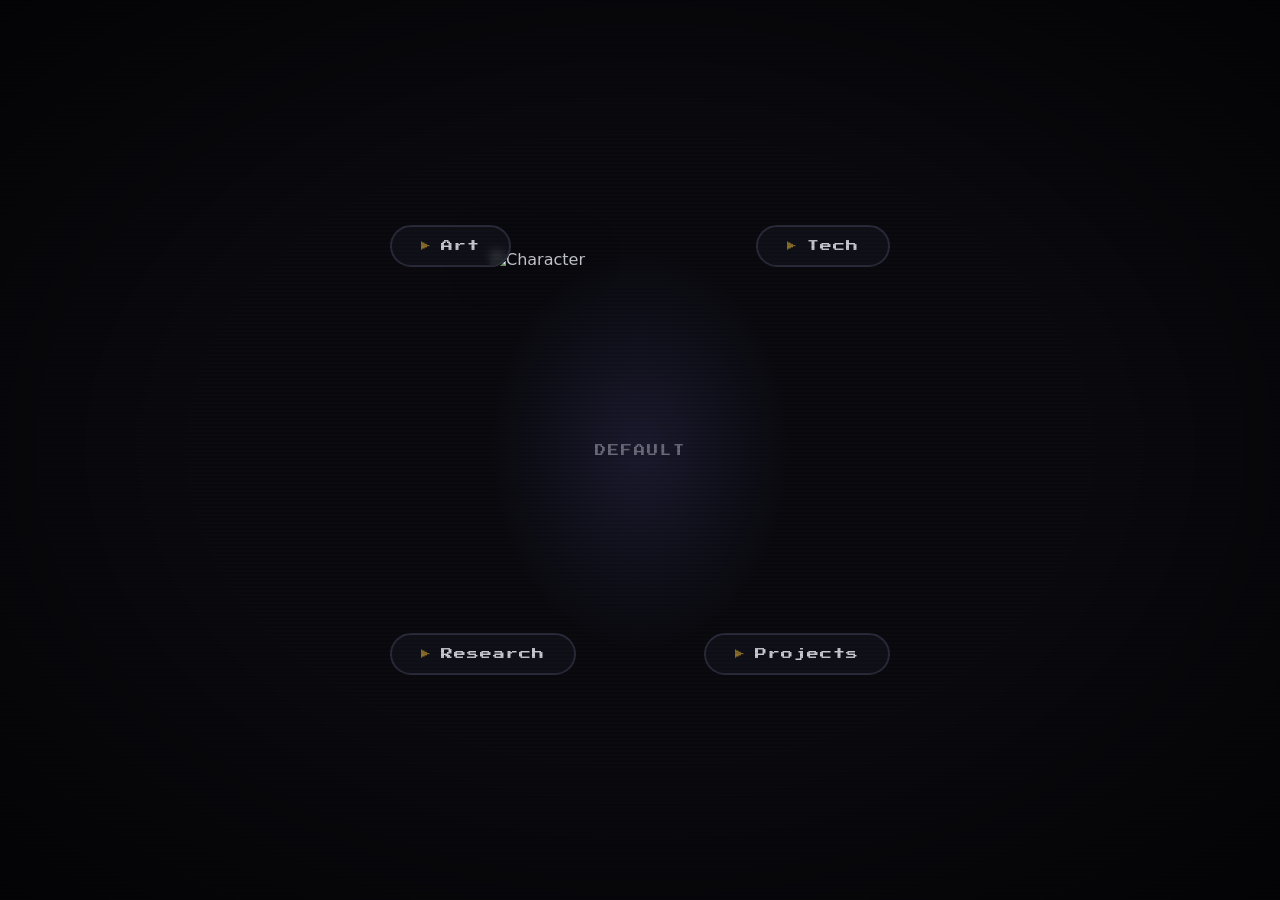
==== index.html @ 4c137f4f "Personal website" ====
<!DOCTYPE html>
<html lang="en">
<head>
  <meta charset="UTF-8">
  <meta name="viewport" content="width=device-width, initial-scale=1.0">
  <title>Portfolio</title>
  <link rel="preconnect" href="https://fonts.googleapis.com">
  <link rel="preconnect" href="https://fonts.gstatic.com" crossorigin>
  <link href="https://fonts.googleapis.com/css2?family=Press+Start+2P&display=swap" rel="stylesheet">
  <link rel="stylesheet" href="css/style.css">
</head>
<body>
  <div class="scanlines"></div>
  <div class="vignette"></div>

  <main class="game-container">
    <div class="character-area">
      <!-- Stacked character images for crossfade (no frame, raw PNG) -->
      <div class="character-images">
        <img src="images/character-default.png" alt="Character" class="character-img active" data-character="default">
        <img src="images/character-tech.png" alt="Tech Character" class="character-img" data-character="tech">
        <img src="images/character-art.png" alt="Art Character" class="character-img" data-character="art">
        <img src="images/character-research.png" alt="Research Character" class="character-img" data-character="research">
        <img src="images/character-projects.png" alt="Projects Character" class="character-img" data-character="projects">
        <!-- Fallback placeholders -->
        <div class="character-placeholder active" data-character="default">
          <span>DEFAULT</span>
        </div>
        <div class="character-placeholder" data-character="tech">
          <span>TECH</span>
        </div>
        <div class="character-placeholder" data-character="art">
          <span>ART</span>
        </div>
        <div class="character-placeholder" data-character="research">
          <span>RESEARCH</span>
        </div>
        <div class="character-placeholder" data-character="projects">
          <span>PROJECTS</span>
        </div>
      </div>

      <!-- Floating menu buttons positioned around the character -->
      <a href="pages/tech.html" class="menu-item" data-target="tech">
        <span class="menu-arrow">&#9654;</span>
        <span class="menu-label">Tech</span>
      </a>
      <a href="pages/art.html" class="menu-item" data-target="art">
        <span class="menu-arrow">&#9654;</span>
        <span class="menu-label">Art</span>
      </a>
      <a href="pages/research.html" class="menu-item" data-target="research">
        <span class="menu-arrow">&#9654;</span>
        <span class="menu-label">Research</span>
      </a>
      <a href="pages/projects.html" class="menu-item" data-target="projects">
        <span class="menu-arrow">&#9654;</span>
        <span class="menu-label">Projects</span>
      </a>
    </div>
  </main>

  <script src="js/main.js"></script>
</body>
</html>
---- css/style.css ----
/* ===== Reset & Base ===== */
*, *::before, *::after {
  margin: 0;
  padding: 0;
  box-sizing: border-box;
}

:root {
  --bg-dark: #0a0a0f;
  --bg-card: #12121a;
  --border-color: #2a2a3a;
  --gold: #d4a843;
  --gold-dim: #8a6d2b;
  --gold-glow: rgba(212, 168, 67, 0.4);
  --text: #c8c8d0;
  --text-dim: #6a6a7a;
  --font-rpg: 'Press Start 2P', monospace;
  --font-body: 'Segoe UI', system-ui, sans-serif;
  --transition-speed: 0.4s;
}

html, body {
  height: 100%;
  overflow: hidden;
  background: var(--bg-dark);
  color: var(--text);
  font-family: var(--font-body);
}

/* ===== Atmosphere Overlays ===== */
.scanlines {
  position: fixed;
  inset: 0;
  pointer-events: none;
  z-index: 100;
  background: repeating-linear-gradient(
    0deg,
    transparent,
    transparent 2px,
    rgba(0, 0, 0, 0.08) 2px,
    rgba(0, 0, 0, 0.08) 4px
  );
}

.vignette {
  position: fixed;
  inset: 0;
  pointer-events: none;
  z-index: 99;
  background: radial-gradient(
    ellipse at center,
    transparent 50%,
    rgba(0, 0, 0, 0.6) 100%
  );
}

/* ===== Main Layout ===== */
.game-container {
  display: flex;
  align-items: center;
  justify-content: center;
  height: 100vh;
}

/* ===== Character Area (contains character + floating buttons) ===== */
.character-area {
  position: relative;
  width: 500px;
  height: 500px;
  display: flex;
  align-items: center;
  justify-content: center;
}

/* ===== Character Images — no frame, raw PNG ===== */
.character-images {
  position: relative;
  width: 300px;
  height: 400px;
  /* No border, no background — the PNG IS the character */
}

.character-img,
.character-placeholder {
  position: absolute;
  inset: 0;
  width: 100%;
  height: 100%;
  object-fit: contain;
  opacity: 0;
  transition: opacity var(--transition-speed) ease;
}

.character-img.active,
.character-placeholder.active {
  opacity: 1;
}

.character-img {
  /* Drop shadow to make the PNG pop against the dark bg */
  filter: drop-shadow(0 0 20px rgba(0, 0, 0, 0.6));
  transition: opacity var(--transition-speed) ease, filter var(--transition-speed) ease;
}

/* Category glow on the character PNG itself */
.character-img.active.glow-tech {
  filter: drop-shadow(0 0 25px rgba(74, 158, 255, 0.4));
}
.character-img.active.glow-art {
  filter: drop-shadow(0 0 25px rgba(255, 107, 157, 0.4));
}
.character-img.active.glow-research {
  filter: drop-shadow(0 0 25px rgba(80, 200, 120, 0.4));
}
.character-img.active.glow-projects {
  filter: drop-shadow(0 0 25px rgba(255, 166, 74, 0.4));
}

/* Placeholder fallbacks (silhouette-style, shown when no images) */
.character-placeholder {
  display: flex;
  align-items: center;
  justify-content: center;
  font-family: var(--font-rpg);
  font-size: 0.7rem;
  color: var(--text-dim);
  letter-spacing: 2px;
  border-radius: 50%;
}

.character-placeholder[data-character="default"] {
  background: radial-gradient(ellipse, #1a1a2e 0%, transparent 70%);
}
.character-placeholder[data-character="tech"] {
  background: radial-gradient(ellipse, #0a1628 0%, transparent 70%);
}
.character-placeholder[data-character="art"] {
  background: radial-gradient(ellipse, #2a0a1a 0%, transparent 70%);
}
.character-placeholder[data-character="research"] {
  background: radial-gradient(ellipse, #0a2a1a 0%, transparent 70%);
}
.character-placeholder[data-character="projects"] {
  background: radial-gradient(ellipse, #2a1a0a 0%, transparent 70%);
}

/* ===== Float animation ===== */
@keyframes float {
  0%, 100% { transform: translateY(0); }
  50%      { transform: translateY(-8px); }
}

/* ===== Floating Menu Buttons ===== */
.menu-item {
  position: absolute;
  display: flex;
  align-items: center;
  gap: 0.6rem;
  padding: 0.8rem 1.8rem;
  border: 2px solid var(--border-color);
  border-radius: 50px;
  background: rgba(18, 18, 26, 0.85);
  backdrop-filter: blur(4px);
  text-decoration: none;
  color: var(--text);
  font-family: var(--font-rpg);
  font-size: 0.75rem;
  letter-spacing: 1px;
  cursor: pointer;
  white-space: nowrap;
  animation: float 3s ease-in-out infinite;
  transition:
    border-color var(--transition-speed),
    box-shadow var(--transition-speed),
    color var(--transition-speed);
  user-select: none;
  z-index: 10;
}

.menu-item:hover {
  animation-play-state: paused;
}

/* Position each button + stagger the animation */
.menu-item[data-target="tech"] {
  top: 5%;
  right: 0;
  animation-delay: 0s;
}

.menu-item[data-target="art"] {
  top: 5%;
  left: 0;
  animation-delay: -0.75s;
}

.menu-item[data-target="research"] {
  bottom: 5%;
  left: 0;
  animation-delay: -1.5s;
}

.menu-item[data-target="projects"] {
  bottom: 5%;
  right: 0;
  animation-delay: -2.25s;
}

.menu-arrow {
  font-size: 0.6rem;
  color: var(--gold-dim);
  transition: color var(--transition-speed), transform 0.2s;
}

.menu-item:hover .menu-arrow {
  color: var(--gold);
  transform: translateX(3px);
}

/* Per-category hover colors */
.menu-item[data-target="tech"]:hover {
  border-color: #4a9eff;
  color: #4a9eff;
  box-shadow: 0 0 15px rgba(74, 158, 255, 0.25), inset 0 0 15px rgba(74, 158, 255, 0.05);
}

.menu-item[data-target="art"]:hover {
  border-color: #ff6b9d;
  color: #ff6b9d;
  box-shadow: 0 0 15px rgba(255, 107, 157, 0.25), inset 0 0 15px rgba(255, 107, 157, 0.05);
}

.menu-item[data-target="research"]:hover {
  border-color: #50c878;
  color: #50c878;
  box-shadow: 0 0 15px rgba(80, 200, 120, 0.25), inset 0 0 15px rgba(80, 200, 120, 0.05);
}

.menu-item[data-target="projects"]:hover {
  border-color: #ffa64a;
  color: #ffa64a;
  box-shadow: 0 0 15px rgba(255, 166, 74, 0.25), inset 0 0 15px rgba(255, 166, 74, 0.05);
}

.menu-item:active {
  transform: scale(0.95);
}

/* ===== Category Pages ===== */
.page-container {
  min-height: 100vh;
  padding: 2rem;
  display: flex;
  flex-direction: column;
  align-items: center;
}

.page-header {
  width: 100%;
  max-width: 800px;
  display: flex;
  align-items: center;
  gap: 1.5rem;
  margin-bottom: 3rem;
  padding-bottom: 1.5rem;
  border-bottom: 2px solid var(--border-color);
}

.back-btn {
  display: flex;
  align-items: center;
  gap: 0.5rem;
  padding: 0.5rem 1rem;
  border: 2px solid var(--border-color);
  border-radius: 4px;
  background: var(--bg-card);
  color: var(--text);
  font-family: var(--font-rpg);
  font-size: 0.6rem;
  text-decoration: none;
  transition: border-color 0.3s, color 0.3s, box-shadow 0.3s;
}

.back-btn:hover {
  border-color: var(--gold);
  color: var(--gold);
  box-shadow: 0 0 10px var(--gold-glow);
}

.page-title {
  font-family: var(--font-rpg);
  font-size: 1.2rem;
  letter-spacing: 2px;
}

.page-title.tech { color: #4a9eff; }
.page-title.art { color: #ff6b9d; }
.page-title.research { color: #50c878; }
.page-title.projects { color: #ffa64a; }

.page-content {
  width: 100%;
  max-width: 800px;
}

.content-section {
  border: 2px solid var(--border-color);
  border-radius: 4px;
  background: var(--bg-card);
  padding: 2rem;
  margin-bottom: 1.5rem;
}

.content-section h2 {
  font-family: var(--font-rpg);
  font-size: 0.7rem;
  color: var(--gold);
  margin-bottom: 1rem;
  letter-spacing: 1px;
}

.content-section p {
  line-height: 1.8;
  color: var(--text-dim);
}

/* ===== Responsive ===== */
@media (max-width: 600px) {
  .character-area {
    width: 320px;
    height: 420px;
  }

  .character-images {
    width: 180px;
    height: 260px;
  }

  .menu-item {
    font-size: 0.55rem;
    padding: 0.6rem 0.9rem;
  }

  .page-title {
    font-size: 0.85rem;
  }

  .page-header {
    flex-direction: column;
    align-items: flex-start;
    gap: 1rem;
  }
}

/* ===== Scrollbar (for category pages) ===== */
.page-container {
  overflow-y: auto;
}

body:has(.page-container) {
  overflow: auto;
}
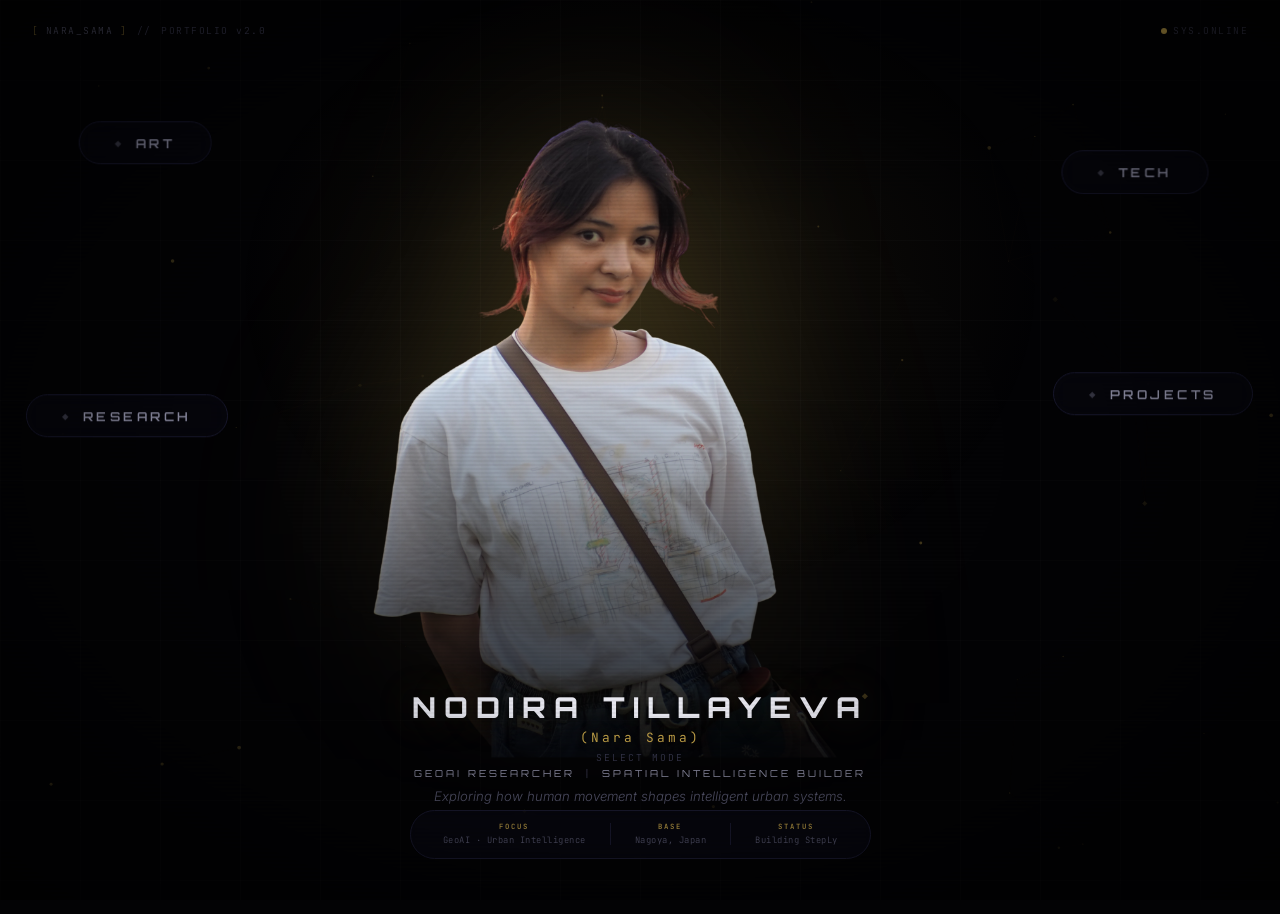
==== commit 2f5a496a: "Update on characters" ====
--- a/index.html
+++ b/index.html
@@ -3,62 +3,99 @@
 <head>
   <meta charset="UTF-8">
   <meta name="viewport" content="width=device-width, initial-scale=1.0">
-  <title>Portfolio</title>
+  <title>Nodira Tillayeva — Nara Sama</title>
+  <meta name="description" content="GeoAI Researcher | Spatial Intelligence Builder | Exploring how human movement shapes intelligent urban systems.">
   <link rel="preconnect" href="https://fonts.googleapis.com">
   <link rel="preconnect" href="https://fonts.gstatic.com" crossorigin>
-  <link href="https://fonts.googleapis.com/css2?family=Press+Start+2P&display=swap" rel="stylesheet">
+  <link href="https://fonts.googleapis.com/css2?family=Inter:wght@300;400;500;600&family=JetBrains+Mono:wght@300;400;500&family=Orbitron:wght@400;500;600;700;800;900&display=swap" rel="stylesheet">
   <link rel="stylesheet" href="css/style.css">
 </head>
-<body>
+<body data-mode="default">
+
+  <!-- Atmospheric Layers -->
+  <canvas id="particle-canvas"></canvas>
+  <div class="grid-bg"></div>
   <div class="scanlines"></div>
   <div class="vignette"></div>
 
-  <main class="game-container">
-    <div class="character-area">
-      <!-- Stacked character images for crossfade (no frame, raw PNG) -->
-      <div class="character-images">
-        <img src="images/character-default.png" alt="Character" class="character-img active" data-character="default">
-        <img src="images/character-tech.png" alt="Tech Character" class="character-img" data-character="tech">
-        <img src="images/character-art.png" alt="Art Character" class="character-img" data-character="art">
-        <img src="images/character-research.png" alt="Research Character" class="character-img" data-character="research">
-        <img src="images/character-projects.png" alt="Projects Character" class="character-img" data-character="projects">
-        <!-- Fallback placeholders -->
-        <div class="character-placeholder active" data-character="default">
-          <span>DEFAULT</span>
-        </div>
-        <div class="character-placeholder" data-character="tech">
-          <span>TECH</span>
-        </div>
-        <div class="character-placeholder" data-character="art">
-          <span>ART</span>
-        </div>
-        <div class="character-placeholder" data-character="research">
-          <span>RESEARCH</span>
-        </div>
-        <div class="character-placeholder" data-character="projects">
-          <span>PROJECTS</span>
-        </div>
+  <!-- HUD Corners -->
+  <div class="hud hud-tl">
+    <span class="hud-bracket">[</span>
+    <span class="hud-text">NARA_SAMA</span>
+    <span class="hud-bracket">]</span>
+    <span class="hud-separator">//</span>
+    <span class="hud-text dim">PORTFOLIO v2.0</span>
+  </div>
+  <div class="hud hud-tr">
+    <span class="hud-dot pulse"></span>
+    <span class="hud-text dim">SYS.ONLINE</span>
+  </div>
+
+  <!-- Main Hub -->
+  <main class="hub">
+
+    <!-- Hero Character + Orbital Buttons -->
+    <div class="hero">
+      <img src="images/real.png" class="character-img character-real" alt="Nodira Tillayeva">
+      <img src="images/cienna.png" class="character-img character-art" alt="Nara Sama">
+
+      <!-- Navigation Nodes — orbiting the character -->
+      <a href="pages/art.html" class="nav-node" data-mode="art" data-pos="top-left">
+        <span class="node-icon">&#9670;</span>
+        <span class="node-label">Art</span>
+      </a>
+      <a href="pages/tech.html" class="nav-node" data-mode="tech" data-pos="top-right">
+        <span class="node-icon">&#9670;</span>
+        <span class="node-label">Tech</span>
+      </a>
+      <a href="pages/research.html" class="nav-node" data-mode="research" data-pos="bottom-left">
+        <span class="node-icon">&#9670;</span>
+        <span class="node-label">Research</span>
+      </a>
+      <a href="pages/projects.html" class="nav-node" data-mode="projects" data-pos="bottom-right">
+        <span class="node-icon">&#9670;</span>
+        <span class="node-label">Projects</span>
+      </a>
+
+      <div class="hero-text">
+        <h1 class="identity-name">NODIRA TILLAYEVA</h1>
+        <p class="identity-alias">(Nara Sama)</p>
       </div>
+    </div>
 
-      <!-- Floating menu buttons positioned around the character -->
-      <a href="pages/tech.html" class="menu-item" data-target="tech">
-        <span class="menu-arrow">&#9654;</span>
-        <span class="menu-label">Tech</span>
-      </a>
-      <a href="pages/art.html" class="menu-item" data-target="art">
-        <span class="menu-arrow">&#9654;</span>
-        <span class="menu-label">Art</span>
-      </a>
-      <a href="pages/research.html" class="menu-item" data-target="research">
-        <span class="menu-arrow">&#9654;</span>
-        <span class="menu-label">Research</span>
-      </a>
-      <a href="pages/projects.html" class="menu-item" data-target="projects">
-        <span class="menu-arrow">&#9654;</span>
-        <span class="menu-label">Projects</span>
-      </a>
+    <!-- Mode Indicator -->
+    <div class="mode-indicator">
+      <span id="mode-text">SELECT MODE</span>
     </div>
+
+    <!-- Bottom Identity -->
+    <div class="identity-bottom">
+      <p class="identity-role">GeoAI Researcher <span class="separator">|</span> Spatial Intelligence Builder</p>
+      <p class="identity-tagline">Exploring how human movement shapes intelligent urban systems.</p>
+    </div>
+
+    <!-- HUD Stats Bar -->
+    <div class="hud-stats">
+      <div class="stat-item">
+        <span class="stat-label">Focus</span>
+        <span class="stat-value">GeoAI &middot; Urban Intelligence</span>
+      </div>
+      <div class="stat-divider"></div>
+      <div class="stat-item">
+        <span class="stat-label">Base</span>
+        <span class="stat-value">Nagoya, Japan</span>
+      </div>
+      <div class="stat-divider"></div>
+      <div class="stat-item">
+        <span class="stat-label">Status</span>
+        <span class="stat-value">Building StepLy</span>
+      </div>
+    </div>
+
   </main>
+
+  <!-- Transition Overlay -->
+  <div class="transition-warp" id="transition-warp"></div>
 
   <script src="js/main.js"></script>
 </body>
--- a/css/style.css
+++ b/css/style.css
@@ -1,4 +1,10 @@
-/* ===== Reset & Base ===== */
+/* ═══════════════════════════════════════════════════════════════
+   NARA SAMA — Portfolio Design System
+   Game-Style Interactive Portfolio
+   ═══════════════════════════════════════════════════════════════ */
+
+/* ─── Reset & Custom Properties ─── */
+
 *, *::before, *::after {
   margin: 0;
   padding: 0;
@@ -6,357 +12,1277 @@
 }
 
 :root {
-  --bg-dark: #0a0a0f;
-  --bg-card: #12121a;
-  --border-color: #2a2a3a;
-  --gold: #d4a843;
-  --gold-dim: #8a6d2b;
-  --gold-glow: rgba(212, 168, 67, 0.4);
-  --text: #c8c8d0;
-  --text-dim: #6a6a7a;
-  --font-rpg: 'Press Start 2P', monospace;
-  --font-body: 'Segoe UI', system-ui, sans-serif;
-  --transition-speed: 0.4s;
-}
+  /* Base Palette */
+  --bg-void: #030305;
+  --bg-primary: #060610;
+  --bg-secondary: #0c0c1a;
+  --bg-card: #0f0f1e;
+  --bg-card-hover: #14142a;
+  --border: #1a1a30;
+  --border-hover: #2a2a48;
+
+  /* Text */
+  --text-primary: #e8e8f0;
+  --text-secondary: #9898b0;
+  --text-dim: #5a5a72;
+  --text-ghost: #3a3a50;
+
+  /* Default Accent (Gold) */
+  --accent: #c9a84c;
+  --accent-rgb: 201, 168, 76;
+
+  /* Mode Colors */
+  --color-research: #00d4ff;
+  --color-research-rgb: 0, 212, 255;
+  --color-tech: #00ff88;
+  --color-tech-rgb: 0, 255, 136;
+  --color-projects: #ff8c00;
+  --color-projects-rgb: 255, 140, 0;
+  --color-art: #c084fc;
+  --color-art-rgb: 192, 132, 252;
+
+  /* Typography */
+  --font-display: 'Orbitron', sans-serif;
+  --font-body: 'Inter', system-ui, -apple-system, sans-serif;
+  --font-mono: 'JetBrains Mono', 'Consolas', 'Courier New', monospace;
+
+  /* Animation */
+  --ease-out-expo: cubic-bezier(0.16, 1, 0.3, 1);
+  --ease-in-out: cubic-bezier(0.4, 0, 0.2, 1);
+  --transition-fast: 0.2s;
+  --transition-normal: 0.4s;
+  --transition-slow: 0.8s;
+}
+
+/* Mode accent overrides */
+body[data-mode="research"] {
+  --accent: var(--color-research);
+  --accent-rgb: var(--color-research-rgb);
+}
+
+body[data-mode="tech"] {
+  --accent: var(--color-tech);
+  --accent-rgb: var(--color-tech-rgb);
+}
+
+body[data-mode="projects"] {
+  --accent: var(--color-projects);
+  --accent-rgb: var(--color-projects-rgb);
+}
+
+body[data-mode="art"] {
+  --accent: var(--color-art);
+  --accent-rgb: var(--color-art-rgb);
+}
+
+/* ─── Base Styles ─── */
 
 html, body {
   height: 100%;
   overflow: hidden;
-  background: var(--bg-dark);
-  color: var(--text);
+  background: var(--bg-void);
+  color: var(--text-primary);
   font-family: var(--font-body);
-}
-
-/* ===== Atmosphere Overlays ===== */
+  -webkit-font-smoothing: antialiased;
+  -moz-osx-font-smoothing: grayscale;
+}
+
+a {
+  color: inherit;
+  text-decoration: none;
+}
+
+/* ─── Atmospheric Layers ─── */
+
+#particle-canvas {
+  position: fixed;
+  inset: 0;
+  z-index: 0;
+  pointer-events: none;
+}
+
+.grid-bg {
+  position: fixed;
+  inset: 0;
+  z-index: 1;
+  pointer-events: none;
+  background-image:
+    linear-gradient(rgba(255, 255, 255, 0.015) 1px, transparent 1px),
+    linear-gradient(90deg, rgba(255, 255, 255, 0.015) 1px, transparent 1px);
+  background-size: 80px 80px;
+  transition: opacity var(--transition-slow);
+}
+
 .scanlines {
   position: fixed;
   inset: 0;
+  z-index: 98;
   pointer-events: none;
-  z-index: 100;
   background: repeating-linear-gradient(
     0deg,
     transparent,
     transparent 2px,
-    rgba(0, 0, 0, 0.08) 2px,
-    rgba(0, 0, 0, 0.08) 4px
+    rgba(0, 0, 0, 0.04) 2px,
+    rgba(0, 0, 0, 0.04) 4px
   );
 }
 
 .vignette {
   position: fixed;
   inset: 0;
+  z-index: 97;
   pointer-events: none;
-  z-index: 99;
   background: radial-gradient(
     ellipse at center,
-    transparent 50%,
-    rgba(0, 0, 0, 0.6) 100%
+    transparent 40%,
+    rgba(0, 0, 0, 0.65) 100%
   );
 }
 
-/* ===== Main Layout ===== */
-.game-container {
-  display: flex;
+/* Mode background glow — radial, centered on character head */
+body::after {
+  content: '';
+  position: fixed;
+  inset: 0;
+  z-index: 0;
+  pointer-events: none;
+  background:
+    radial-gradient(
+      ellipse 45% 50% at 50% 32%,
+      rgba(var(--accent-rgb), 0.12) 0%,
+      rgba(var(--accent-rgb), 0.04) 40%,
+      transparent 70%
+    );
+  transition: background var(--transition-slow);
+  animation: glow-pulse 5s ease-in-out infinite;
+}
+
+/* Page-specific background patterns */
+body[data-mode="research"]::before {
+  content: '';
+  position: fixed;
+  inset: 0;
+  z-index: 0;
+  pointer-events: none;
+  background-image:
+    linear-gradient(rgba(0, 212, 255, 0.02) 1px, transparent 1px),
+    linear-gradient(90deg, rgba(0, 212, 255, 0.02) 1px, transparent 1px);
+  background-size: 40px 40px;
+}
+
+body[data-mode="tech"]::before {
+  content: '';
+  position: fixed;
+  inset: 0;
+  z-index: 0;
+  pointer-events: none;
+  background-image: radial-gradient(rgba(0, 255, 136, 0.04) 1px, transparent 1px);
+  background-size: 20px 20px;
+}
+
+body[data-mode="projects"]::before {
+  content: '';
+  position: fixed;
+  inset: 0;
+  z-index: 0;
+  pointer-events: none;
+  background-image:
+    linear-gradient(rgba(255, 140, 0, 0.015) 1px, transparent 1px),
+    linear-gradient(90deg, rgba(255, 140, 0, 0.015) 1px, transparent 1px);
+  background-size: 60px 60px;
+}
+
+body[data-mode="art"]::before {
+  content: '';
+  position: fixed;
+  inset: 0;
+  z-index: 0;
+  pointer-events: none;
+  background:
+    radial-gradient(ellipse at 30% 40%, rgba(192, 132, 252, 0.04), transparent 50%),
+    radial-gradient(ellipse at 70% 60%, rgba(192, 132, 252, 0.03), transparent 50%);
+}
+
+/* ─── HUD Elements ─── */
+
+.hud {
+  position: fixed;
+  z-index: 50;
+  font-family: var(--font-mono);
+  font-size: 0.6rem;
+  font-weight: 300;
+  letter-spacing: 1.5px;
+  color: var(--text-dim);
+  display: flex;
+  align-items: center;
+  gap: 0.4rem;
+}
+
+.hud-tl { top: 1.5rem; left: 2rem; }
+.hud-tr { top: 1.5rem; right: 2rem; }
+.hud-br { bottom: 1.5rem; right: 2rem; }
+
+.hud-bracket {
+  color: var(--accent);
+  opacity: 0.6;
+  transition: color var(--transition-normal);
+}
+
+.hud-separator {
+  color: var(--text-ghost);
+  margin: 0 0.2rem;
+}
+
+.hud-text.dim { color: var(--text-ghost); }
+
+.hud-dot {
+  width: 6px;
+  height: 6px;
+  border-radius: 50%;
+  background: var(--accent);
+  transition: background var(--transition-normal);
+}
+
+.hud-dot.pulse {
+  animation: pulse-dot 2s ease-in-out infinite;
+}
+
+@keyframes pulse-dot {
+  0%, 100% { opacity: 0.4; }
+  50% { opacity: 1; }
+}
+
+/* ─── Hub Layout (Homepage) ─── */
+
+.hub {
+  position: relative;
+  z-index: 10;
+  display: flex;
+  flex-direction: column;
   align-items: center;
   justify-content: center;
   height: 100vh;
-}
-
-/* ===== Character Area (contains character + floating buttons) ===== */
-.character-area {
+  padding: 0 2rem 3.5vh;
+  gap: 0.2rem;
+}
+
+/* ─── Hero Character ─── */
+
+.hero {
   position: relative;
-  width: 500px;
-  height: 500px;
-  display: flex;
-  align-items: center;
+  width: 900px;
+  height: 82vh;
+  max-height: 920px;
+  min-height: 420px;
+  display: flex;
+  align-items: flex-end;
   justify-content: center;
-}
-
-/* ===== Character Images — no frame, raw PNG ===== */
-.character-images {
-  position: relative;
-  width: 300px;
-  height: 400px;
-  /* No border, no background — the PNG IS the character */
-}
-
-.character-img,
-.character-placeholder {
+  overflow: visible;
+  flex-shrink: 0;
+  z-index: 10;
+}
+
+.character-img {
   position: absolute;
-  inset: 0;
+  top: 50%;
+  left: 50%;
+  transform: translate(-50%, -50%);
   width: 100%;
   height: 100%;
   object-fit: contain;
+  object-position: center center;
+  filter: drop-shadow(0 0 70px rgba(var(--accent-rgb), 0.22));
+  transition: filter var(--transition-slow), opacity 0.5s ease;
+  z-index: 1;
+  pointer-events: none;
+  -webkit-mask-image: linear-gradient(to bottom, black 65%, transparent 98%);
+  mask-image: linear-gradient(to bottom, black 65%, transparent 98%);
+}
+
+/* Default: real photo visible, anime hidden */
+.character-real {
+  opacity: 1;
+  transform: translate(-50%, -45%) scale(1.35);
+  -webkit-mask-image: linear-gradient(to bottom, black 45%, transparent 90%);
+  mask-image: linear-gradient(to bottom, black 45%, transparent 90%);
+}
+.character-art {
   opacity: 0;
-  transition: opacity var(--transition-speed) ease;
-}
-
-.character-img.active,
-.character-placeholder.active {
+  transform: translate(-53%, -55%) scale(1.15);
+}
+
+/* Art hover: crossfade to anime */
+.hero.art-preview .character-real { opacity: 0; }
+.hero.art-preview .character-art  { opacity: 1; }
+
+.hero-text {
+  position: relative;
+  z-index: 3;
+  text-align: center;
+  padding-bottom: 0.15rem;
+}
+
+.hero-text .identity-name {
+  font-family: var(--font-display);
+  font-size: 1.8rem;
+  font-weight: 800;
+  letter-spacing: 8px;
+  color: var(--text-primary);
+  text-shadow:
+    0 0 40px rgba(var(--accent-rgb), 0.25),
+    0 2px 10px rgba(0, 0, 0, 0.6);
+  margin-bottom: 0.25rem;
+}
+
+.hero-text .identity-alias {
+  font-family: var(--font-mono);
+  font-size: 0.8rem;
+  color: var(--accent);
+  letter-spacing: 3px;
+  text-shadow: 0 0 20px rgba(var(--accent-rgb), 0.3);
+  transition: color var(--transition-normal);
+}
+
+@keyframes glow-pulse {
+  0%, 100% { opacity: 0.6; transform: scale(1); }
+  50% { opacity: 1; transform: scale(1.05); }
+}
+
+/* ─── Bottom Identity ─── */
+
+.identity-bottom {
+  text-align: center;
+  z-index: 10;
+}
+
+/* ─── Navigation Nodes ─── */
+
+.nav-node {
+  position: absolute;
+  display: flex;
+  align-items: center;
+  gap: 0.7rem;
+  padding: 0.8rem 2.2rem;
+  border: 1.5px solid var(--border);
+  border-radius: 100px;
+  background: rgba(8, 8, 18, 0.65);
+  backdrop-filter: blur(12px);
+  -webkit-backdrop-filter: blur(12px);
+  font-family: var(--font-display);
+  font-size: 0.78rem;
+  font-weight: 600;
+  letter-spacing: 3.5px;
+  text-transform: uppercase;
+  color: var(--text-secondary);
+  cursor: pointer;
+  z-index: 20;
+  transform: translate(-50%, -50%);
+  transition:
+    color var(--transition-fast),
+    border-color var(--transition-fast),
+    box-shadow var(--transition-fast),
+    transform var(--transition-fast),
+    background var(--transition-fast);
+  animation: float 5s ease-in-out infinite;
+  user-select: none;
+  white-space: nowrap;
+}
+
+.node-icon {
+  font-size: 0.5rem;
+  opacity: 0.35;
+  transition: opacity var(--transition-fast), color var(--transition-fast), transform 0.3s var(--ease-out-expo);
+}
+
+/* Node positions — organic radial orbit around character silhouette */
+.nav-node[data-pos="top-left"]     { top: 18%;  left: -5%;   animation-delay: 0s; }
+.nav-node[data-pos="top-right"]    { top: 22%;  left: 105%;  animation-delay: -1.25s; }
+.nav-node[data-pos="bottom-left"]  { top: 55%;  left: -7%;   animation-delay: -2.5s; }
+.nav-node[data-pos="bottom-right"] { top: 52%;  left: 107%;  animation-delay: -3.75s; }
+
+/* Hover — bigger scale, strong glow */
+.nav-node:hover {
+  animation-play-state: paused;
+  transform: translate(-50%, -50%) scale(1.08);
+  background: rgba(8, 8, 18, 0.85);
+}
+
+.nav-node:hover .node-icon {
   opacity: 1;
-}
-
-.character-img {
-  /* Drop shadow to make the PNG pop against the dark bg */
-  filter: drop-shadow(0 0 20px rgba(0, 0, 0, 0.6));
-  transition: opacity var(--transition-speed) ease, filter var(--transition-speed) ease;
-}
-
-/* Category glow on the character PNG itself */
-.character-img.active.glow-tech {
-  filter: drop-shadow(0 0 25px rgba(74, 158, 255, 0.4));
-}
-.character-img.active.glow-art {
-  filter: drop-shadow(0 0 25px rgba(255, 107, 157, 0.4));
-}
-.character-img.active.glow-research {
-  filter: drop-shadow(0 0 25px rgba(80, 200, 120, 0.4));
-}
-.character-img.active.glow-projects {
-  filter: drop-shadow(0 0 25px rgba(255, 166, 74, 0.4));
-}
-
-/* Placeholder fallbacks (silhouette-style, shown when no images) */
-.character-placeholder {
-  display: flex;
-  align-items: center;
-  justify-content: center;
-  font-family: var(--font-rpg);
-  font-size: 0.7rem;
+  transform: rotate(45deg) scale(1.2);
+}
+
+.nav-node[data-mode="research"]:hover {
+  color: var(--color-research);
+  border-color: var(--color-research);
+  box-shadow:
+    0 0 35px rgba(var(--color-research-rgb), 0.25),
+    0 0 80px rgba(var(--color-research-rgb), 0.08),
+    inset 0 0 30px rgba(var(--color-research-rgb), 0.05);
+}
+
+.nav-node[data-mode="tech"]:hover {
+  color: var(--color-tech);
+  border-color: var(--color-tech);
+  box-shadow:
+    0 0 35px rgba(var(--color-tech-rgb), 0.25),
+    0 0 80px rgba(var(--color-tech-rgb), 0.08),
+    inset 0 0 30px rgba(var(--color-tech-rgb), 0.05);
+}
+
+.nav-node[data-mode="projects"]:hover {
+  color: var(--color-projects);
+  border-color: var(--color-projects);
+  box-shadow:
+    0 0 35px rgba(var(--color-projects-rgb), 0.25),
+    0 0 80px rgba(var(--color-projects-rgb), 0.08),
+    inset 0 0 30px rgba(var(--color-projects-rgb), 0.05);
+}
+
+.nav-node[data-mode="art"]:hover {
+  color: var(--color-art);
+  border-color: var(--color-art);
+  box-shadow:
+    0 0 35px rgba(var(--color-art-rgb), 0.25),
+    0 0 80px rgba(var(--color-art-rgb), 0.08),
+    inset 0 0 30px rgba(var(--color-art-rgb), 0.05);
+}
+
+.nav-node:active {
+  transform: translate(-50%, -50%) scale(0.97);
+}
+
+@keyframes float {
+  0%, 100% { transform: translate(-50%, -50%) translateY(0); }
+  50% { transform: translate(-50%, -50%) translateY(-8px); }
+}
+
+/* ─── Mode Indicator ─── */
+
+.mode-indicator {
+  font-family: var(--font-mono);
+  font-size: 0.6rem;
+  font-weight: 300;
+  letter-spacing: 2px;
+  color: var(--text-ghost);
+  text-transform: uppercase;
+  transition: color var(--transition-normal);
+  z-index: 10;
+  min-height: 1em;
+}
+
+body[data-mode="research"] .mode-indicator { color: rgba(var(--color-research-rgb), 0.5); }
+body[data-mode="tech"] .mode-indicator { color: rgba(var(--color-tech-rgb), 0.5); }
+body[data-mode="projects"] .mode-indicator { color: rgba(var(--color-projects-rgb), 0.5); }
+body[data-mode="art"] .mode-indicator { color: rgba(var(--color-art-rgb), 0.5); }
+
+/* ─── Identity (role + tagline below hero) ─── */
+
+.identity-role {
+  font-family: var(--font-display);
+  font-size: 0.6rem;
+  font-weight: 400;
+  letter-spacing: 3px;
+  text-transform: uppercase;
+  color: var(--text-secondary);
+  margin-bottom: 0.4rem;
+}
+
+.identity-role .separator {
+  color: var(--text-ghost);
+  margin: 0 0.3rem;
+}
+
+.identity-tagline {
+  font-family: var(--font-body);
+  font-size: 0.82rem;
+  font-weight: 300;
+  font-style: italic;
   color: var(--text-dim);
+  max-width: 420px;
+  margin: 0 auto;
+  line-height: 1.6;
+}
+
+/* ─── HUD Stats Bar ─── */
+
+.hud-stats {
+  display: flex;
+  align-items: center;
+  gap: 1.5rem;
+  padding: 0.7rem 2rem;
+  border: 1px solid var(--border);
+  border-radius: 100px;
+  background: rgba(10, 10, 22, 0.6);
+  backdrop-filter: blur(6px);
+  -webkit-backdrop-filter: blur(6px);
+  z-index: 10;
+}
+
+.stat-item {
+  display: flex;
+  flex-direction: column;
+  align-items: center;
+  gap: 0.2rem;
+}
+
+.stat-label {
+  font-family: var(--font-mono);
+  font-size: 0.45rem;
+  font-weight: 500;
   letter-spacing: 2px;
-  border-radius: 50%;
-}
-
-.character-placeholder[data-character="default"] {
-  background: radial-gradient(ellipse, #1a1a2e 0%, transparent 70%);
-}
-.character-placeholder[data-character="tech"] {
-  background: radial-gradient(ellipse, #0a1628 0%, transparent 70%);
-}
-.character-placeholder[data-character="art"] {
-  background: radial-gradient(ellipse, #2a0a1a 0%, transparent 70%);
-}
-.character-placeholder[data-character="research"] {
-  background: radial-gradient(ellipse, #0a2a1a 0%, transparent 70%);
-}
-.character-placeholder[data-character="projects"] {
-  background: radial-gradient(ellipse, #2a1a0a 0%, transparent 70%);
-}
-
-/* ===== Float animation ===== */
-@keyframes float {
-  0%, 100% { transform: translateY(0); }
-  50%      { transform: translateY(-8px); }
-}
-
-/* ===== Floating Menu Buttons ===== */
-.menu-item {
-  position: absolute;
-  display: flex;
-  align-items: center;
-  gap: 0.6rem;
-  padding: 0.8rem 1.8rem;
-  border: 2px solid var(--border-color);
-  border-radius: 50px;
-  background: rgba(18, 18, 26, 0.85);
-  backdrop-filter: blur(4px);
-  text-decoration: none;
-  color: var(--text);
-  font-family: var(--font-rpg);
-  font-size: 0.75rem;
-  letter-spacing: 1px;
-  cursor: pointer;
-  white-space: nowrap;
-  animation: float 3s ease-in-out infinite;
-  transition:
-    border-color var(--transition-speed),
-    box-shadow var(--transition-speed),
-    color var(--transition-speed);
-  user-select: none;
-  z-index: 10;
-}
-
-.menu-item:hover {
-  animation-play-state: paused;
-}
-
-/* Position each button + stagger the animation */
-.menu-item[data-target="tech"] {
-  top: 5%;
-  right: 0;
-  animation-delay: 0s;
-}
-
-.menu-item[data-target="art"] {
-  top: 5%;
-  left: 0;
-  animation-delay: -0.75s;
-}
-
-.menu-item[data-target="research"] {
-  bottom: 5%;
-  left: 0;
-  animation-delay: -1.5s;
-}
-
-.menu-item[data-target="projects"] {
-  bottom: 5%;
-  right: 0;
-  animation-delay: -2.25s;
-}
-
-.menu-arrow {
-  font-size: 0.6rem;
-  color: var(--gold-dim);
-  transition: color var(--transition-speed), transform 0.2s;
-}
-
-.menu-item:hover .menu-arrow {
-  color: var(--gold);
-  transform: translateX(3px);
-}
-
-/* Per-category hover colors */
-.menu-item[data-target="tech"]:hover {
-  border-color: #4a9eff;
-  color: #4a9eff;
-  box-shadow: 0 0 15px rgba(74, 158, 255, 0.25), inset 0 0 15px rgba(74, 158, 255, 0.05);
-}
-
-.menu-item[data-target="art"]:hover {
-  border-color: #ff6b9d;
-  color: #ff6b9d;
-  box-shadow: 0 0 15px rgba(255, 107, 157, 0.25), inset 0 0 15px rgba(255, 107, 157, 0.05);
-}
-
-.menu-item[data-target="research"]:hover {
-  border-color: #50c878;
-  color: #50c878;
-  box-shadow: 0 0 15px rgba(80, 200, 120, 0.25), inset 0 0 15px rgba(80, 200, 120, 0.05);
-}
-
-.menu-item[data-target="projects"]:hover {
-  border-color: #ffa64a;
-  color: #ffa64a;
-  box-shadow: 0 0 15px rgba(255, 166, 74, 0.25), inset 0 0 15px rgba(255, 166, 74, 0.05);
-}
-
-.menu-item:active {
-  transform: scale(0.95);
-}
-
-/* ===== Category Pages ===== */
+  color: var(--accent);
+  text-transform: uppercase;
+  transition: color var(--transition-normal);
+}
+
+.stat-value {
+  font-family: var(--font-mono);
+  font-size: 0.55rem;
+  font-weight: 300;
+  color: var(--text-dim);
+  letter-spacing: 0.5px;
+}
+
+.stat-divider {
+  width: 1px;
+  height: 22px;
+  background: var(--border);
+}
+
+/* ─── Transition Warp ─── */
+
+.transition-warp {
+  position: fixed;
+  inset: 0;
+  z-index: 200;
+  pointer-events: none;
+  opacity: 0;
+  background: radial-gradient(
+    circle at var(--warp-x, 50%) var(--warp-y, 50%),
+    rgba(var(--accent-rgb), 0.95) 0%,
+    rgba(var(--accent-rgb), 0.5) 30%,
+    var(--bg-void) 70%
+  );
+}
+
+.transition-warp.active {
+  animation: warp-expand 0.6s var(--ease-out-expo) forwards;
+}
+
+@keyframes warp-expand {
+  0% { opacity: 0; transform: scale(0); }
+  40% { opacity: 1; }
+  100% { opacity: 1; transform: scale(3); }
+}
+
+/* Page entrance animation */
+.page-enter {
+  animation: page-materialize 0.7s var(--ease-out-expo) forwards;
+}
+
+@keyframes page-materialize {
+  0% { opacity: 0; transform: translateY(15px); filter: blur(6px); }
+  100% { opacity: 1; transform: translateY(0); filter: blur(0); }
+}
+
+
+/* ═══════════════════════════════════════════════════════════════
+   SUBPAGE STYLES
+   ═══════════════════════════════════════════════════════════════ */
+
+/* ─── Page Container ─── */
+
 .page-container {
   min-height: 100vh;
-  padding: 2rem;
+  padding: 3rem 2rem;
   display: flex;
   flex-direction: column;
   align-items: center;
-}
+  overflow-y: auto;
+  position: relative;
+  z-index: 10;
+}
+
+body:has(.page-container) {
+  overflow: auto;
+}
+
+/* ─── Page Header ─── */
 
 .page-header {
   width: 100%;
-  max-width: 800px;
-  display: flex;
-  align-items: center;
-  gap: 1.5rem;
+  max-width: 900px;
+  display: flex;
+  align-items: center;
+  gap: 2rem;
   margin-bottom: 3rem;
   padding-bottom: 1.5rem;
-  border-bottom: 2px solid var(--border-color);
+  border-bottom: 1px solid var(--border);
 }
 
 .back-btn {
   display: flex;
   align-items: center;
   gap: 0.5rem;
-  padding: 0.5rem 1rem;
-  border: 2px solid var(--border-color);
-  border-radius: 4px;
-  background: var(--bg-card);
-  color: var(--text);
-  font-family: var(--font-rpg);
-  font-size: 0.6rem;
-  text-decoration: none;
-  transition: border-color 0.3s, color 0.3s, box-shadow 0.3s;
+  padding: 0.55rem 1.1rem;
+  border: 1px solid var(--border);
+  border-radius: 100px;
+  background: rgba(10, 10, 22, 0.8);
+  backdrop-filter: blur(6px);
+  -webkit-backdrop-filter: blur(6px);
+  font-family: var(--font-mono);
+  font-size: 0.55rem;
+  font-weight: 400;
+  letter-spacing: 1px;
+  color: var(--text-secondary);
+  cursor: pointer;
+  transition: all var(--transition-fast);
 }
 
 .back-btn:hover {
-  border-color: var(--gold);
-  color: var(--gold);
-  box-shadow: 0 0 10px var(--gold-glow);
+  border-color: var(--accent);
+  color: var(--accent);
+  box-shadow: 0 0 15px rgba(var(--accent-rgb), 0.12);
+}
+
+.back-arrow {
+  display: inline-block;
+  transition: transform var(--transition-fast);
+}
+
+.back-btn:hover .back-arrow {
+  transform: translateX(-3px);
 }
 
 .page-title {
-  font-family: var(--font-rpg);
-  font-size: 1.2rem;
-  letter-spacing: 2px;
-}
-
-.page-title.tech { color: #4a9eff; }
-.page-title.art { color: #ff6b9d; }
-.page-title.research { color: #50c878; }
-.page-title.projects { color: #ffa64a; }
+  font-family: var(--font-display);
+  font-size: 1.3rem;
+  font-weight: 700;
+  letter-spacing: 4px;
+  text-transform: uppercase;
+  color: var(--accent);
+}
+
+.page-subtitle {
+  font-family: var(--font-mono);
+  font-size: 0.55rem;
+  color: var(--text-ghost);
+  letter-spacing: 1px;
+  margin-left: auto;
+}
+
+/* ─── Content Sections ─── */
 
 .page-content {
   width: 100%;
-  max-width: 800px;
+  max-width: 900px;
 }
 
 .content-section {
-  border: 2px solid var(--border-color);
-  border-radius: 4px;
+  border: 1px solid var(--border);
+  border-radius: 8px;
   background: var(--bg-card);
-  padding: 2rem;
+  padding: 2rem 2.5rem;
   margin-bottom: 1.5rem;
-}
-
-.content-section h2 {
-  font-family: var(--font-rpg);
-  font-size: 0.7rem;
-  color: var(--gold);
+  transition: border-color var(--transition-fast), box-shadow var(--transition-fast);
+}
+
+.content-section:hover {
+  border-color: rgba(var(--accent-rgb), 0.25);
+  box-shadow: 0 0 30px rgba(var(--accent-rgb), 0.04);
+}
+
+.section-header {
+  display: flex;
+  align-items: center;
+  gap: 0.8rem;
+  margin-bottom: 1.2rem;
+}
+
+.section-icon {
+  font-size: 0.85rem;
+  color: var(--accent);
+  width: 28px;
+  height: 28px;
+  display: flex;
+  align-items: center;
+  justify-content: center;
+  border: 1px solid rgba(var(--accent-rgb), 0.25);
+  border-radius: 6px;
+  background: rgba(var(--accent-rgb), 0.04);
+  flex-shrink: 0;
+}
+
+.section-title {
+  font-family: var(--font-display);
+  font-size: 0.65rem;
+  font-weight: 600;
+  letter-spacing: 2px;
+  text-transform: uppercase;
+  color: var(--accent);
+}
+
+.section-body p {
+  font-size: 0.88rem;
+  line-height: 1.8;
+  color: var(--text-secondary);
+  font-weight: 300;
+}
+
+.section-body p + p {
+  margin-top: 0.8rem;
+}
+
+.section-body ul {
+  list-style: none;
+  padding: 0;
+  margin-top: 0.5rem;
+}
+
+.section-body li {
+  font-size: 0.85rem;
+  line-height: 1.8;
+  color: var(--text-secondary);
+  font-weight: 300;
+  padding-left: 1.2rem;
+  position: relative;
+}
+
+.section-body li::before {
+  content: '▸';
+  position: absolute;
+  left: 0;
+  color: var(--accent);
+  opacity: 0.6;
+}
+
+/* ─── Tags / Pills ─── */
+
+.tags {
+  display: flex;
+  flex-wrap: wrap;
+  gap: 0.5rem;
+  margin-top: 1rem;
+}
+
+.tag {
+  padding: 0.3rem 0.75rem;
+  border: 1px solid rgba(var(--accent-rgb), 0.2);
+  border-radius: 100px;
+  font-family: var(--font-mono);
+  font-size: 0.55rem;
+  font-weight: 400;
+  letter-spacing: 0.5px;
+  color: rgba(var(--accent-rgb), 0.75);
+  background: rgba(var(--accent-rgb), 0.04);
+  transition: all var(--transition-fast);
+}
+
+.tag:hover {
+  border-color: rgba(var(--accent-rgb), 0.45);
+  background: rgba(var(--accent-rgb), 0.08);
+  color: var(--accent);
+}
+
+/* ─── Project Cards ─── */
+
+.project-card {
+  border: 1px solid var(--border);
+  border-radius: 8px;
+  background: var(--bg-card);
+  padding: 2rem 2.5rem;
+  margin-bottom: 1.5rem;
+  transition: border-color var(--transition-fast), box-shadow var(--transition-fast);
+}
+
+.project-card.primary {
+  border-color: rgba(var(--accent-rgb), 0.25);
+  background: linear-gradient(135deg, var(--bg-card), rgba(var(--accent-rgb), 0.03));
+}
+
+.project-card:hover {
+  border-color: rgba(var(--accent-rgb), 0.35);
+  box-shadow: 0 0 40px rgba(var(--accent-rgb), 0.06);
+}
+
+.project-name {
+  font-family: var(--font-display);
+  font-size: 1.05rem;
+  font-weight: 700;
+  letter-spacing: 3px;
+  color: var(--accent);
+  margin-bottom: 0.2rem;
+}
+
+.project-type {
+  font-family: var(--font-mono);
+  font-size: 0.5rem;
+  letter-spacing: 1.5px;
+  text-transform: uppercase;
+  color: var(--text-dim);
+  margin-bottom: 1.2rem;
+}
+
+.project-detail {
   margin-bottom: 1rem;
+}
+
+.project-detail-label {
+  font-family: var(--font-display);
+  font-size: 0.5rem;
+  font-weight: 600;
+  letter-spacing: 2px;
+  text-transform: uppercase;
+  color: var(--text-dim);
+  margin-bottom: 0.35rem;
+}
+
+.project-detail-value {
+  font-size: 0.85rem;
+  line-height: 1.7;
+  color: var(--text-secondary);
+  font-weight: 300;
+}
+
+.project-status {
+  display: inline-flex;
+  align-items: center;
+  gap: 0.4rem;
+  padding: 0.3rem 0.8rem;
+  border-radius: 100px;
+  font-family: var(--font-mono);
+  font-size: 0.5rem;
   letter-spacing: 1px;
-}
-
-.content-section p {
-  line-height: 1.8;
+  margin-top: 0.5rem;
+}
+
+.project-status.active {
+  background: rgba(0, 255, 136, 0.08);
+  color: #00ff88;
+  border: 1px solid rgba(0, 255, 136, 0.2);
+}
+
+.project-status.concept {
+  background: rgba(192, 132, 252, 0.08);
+  color: #c084fc;
+  border: 1px solid rgba(192, 132, 252, 0.2);
+}
+
+.project-status.experimental {
+  background: rgba(255, 140, 0, 0.08);
+  color: #ff8c00;
+  border: 1px solid rgba(255, 140, 0, 0.2);
+}
+
+.status-dot {
+  width: 5px;
+  height: 5px;
+  border-radius: 50%;
+  background: currentColor;
+  animation: pulse-dot 2s ease-in-out infinite;
+}
+
+/* ─── Skill Grid ─── */
+
+.skill-grid {
+  display: grid;
+  grid-template-columns: repeat(auto-fill, minmax(100px, 1fr));
+  gap: 0.7rem;
+  margin-top: 1rem;
+}
+
+.skill-node {
+  display: flex;
+  flex-direction: column;
+  align-items: center;
+  gap: 0.5rem;
+  padding: 1rem 0.5rem;
+  border: 1px solid var(--border);
+  border-radius: 8px;
+  background: var(--bg-secondary);
+  transition: all var(--transition-fast);
+  cursor: default;
+}
+
+.skill-node:hover {
+  border-color: rgba(var(--accent-rgb), 0.35);
+  background: rgba(var(--accent-rgb), 0.04);
+  transform: translateY(-2px);
+  box-shadow: 0 4px 20px rgba(var(--accent-rgb), 0.08);
+}
+
+.skill-icon {
+  font-size: 1.2rem;
+  line-height: 1;
+}
+
+.skill-name {
+  font-family: var(--font-mono);
+  font-size: 0.5rem;
+  font-weight: 400;
+  color: var(--text-secondary);
+  text-align: center;
+  letter-spacing: 0.5px;
+}
+
+/* ─── Terminal Section (Tech page) ─── */
+
+.terminal-section {
+  border: 1px solid var(--border);
+  border-radius: 8px;
+  background: var(--bg-card);
+  margin-bottom: 1.5rem;
+  overflow: hidden;
+  transition: border-color var(--transition-fast), box-shadow var(--transition-fast);
+}
+
+.terminal-section:hover {
+  border-color: rgba(var(--accent-rgb), 0.25);
+  box-shadow: 0 0 30px rgba(var(--accent-rgb), 0.04);
+}
+
+.terminal-header {
+  display: flex;
+  align-items: center;
+  gap: 0.5rem;
+  padding: 0.55rem 1rem;
+  background: rgba(0, 0, 0, 0.25);
+  border-bottom: 1px solid var(--border);
+}
+
+.terminal-dots {
+  display: flex;
+  gap: 5px;
+}
+
+.terminal-dot {
+  width: 8px;
+  height: 8px;
+  border-radius: 50%;
+}
+
+.terminal-dot.red { background: #ff5f56; opacity: 0.7; }
+.terminal-dot.yellow { background: #ffbd2e; opacity: 0.7; }
+.terminal-dot.green { background: #27c93f; opacity: 0.7; }
+
+.terminal-title {
+  font-family: var(--font-mono);
+  font-size: 0.55rem;
   color: var(--text-dim);
-}
-
-/* ===== Responsive ===== */
-@media (max-width: 600px) {
-  .character-area {
-    width: 320px;
-    height: 420px;
-  }
-
-  .character-images {
-    width: 180px;
-    height: 260px;
-  }
-
-  .menu-item {
-    font-size: 0.55rem;
-    padding: 0.6rem 0.9rem;
-  }
-
-  .page-title {
-    font-size: 0.85rem;
-  }
+  letter-spacing: 1px;
+  margin-left: 0.5rem;
+}
+
+.terminal-body {
+  padding: 1.5rem 2rem;
+}
+
+/* ─── Gallery Grid (Art page) ─── */
+
+.gallery-grid {
+  display: grid;
+  grid-template-columns: repeat(auto-fill, minmax(220px, 1fr));
+  gap: 1rem;
+  margin-top: 1rem;
+}
+
+.gallery-item {
+  aspect-ratio: 4/3;
+  border: 1px solid var(--border);
+  border-radius: 8px;
+  background: var(--bg-secondary);
+  display: flex;
+  align-items: center;
+  justify-content: center;
+  overflow: hidden;
+  transition: all var(--transition-fast);
+  cursor: pointer;
+  position: relative;
+}
+
+.gallery-item:hover {
+  border-color: rgba(var(--accent-rgb), 0.35);
+  box-shadow: 0 4px 30px rgba(var(--accent-rgb), 0.08);
+  transform: translateY(-3px);
+}
+
+.gallery-item img {
+  width: 100%;
+  height: 100%;
+  object-fit: cover;
+}
+
+.gallery-placeholder {
+  font-family: var(--font-mono);
+  font-size: 0.55rem;
+  color: var(--text-ghost);
+  letter-spacing: 1px;
+  text-align: center;
+  padding: 0.5rem;
+}
+
+.gallery-label {
+  position: absolute;
+  bottom: 0;
+  left: 0;
+  right: 0;
+  padding: 0.6rem 0.8rem;
+  background: linear-gradient(transparent, rgba(0, 0, 0, 0.75));
+  font-family: var(--font-mono);
+  font-size: 0.5rem;
+  color: var(--text-secondary);
+  letter-spacing: 0.5px;
+}
+
+/* ─── Publication Entry ─── */
+
+.publication {
+  padding: 1.2rem 0;
+  border-bottom: 1px solid rgba(var(--accent-rgb), 0.08);
+}
+
+.publication:last-child {
+  border-bottom: none;
+  padding-bottom: 0;
+}
+
+.publication-title {
+  font-family: var(--font-body);
+  font-size: 0.9rem;
+  font-weight: 500;
+  color: var(--text-primary);
+  margin-bottom: 0.35rem;
+  line-height: 1.5;
+}
+
+.publication-meta {
+  font-family: var(--font-mono);
+  font-size: 0.55rem;
+  color: var(--text-dim);
+  letter-spacing: 0.5px;
+  margin-bottom: 0.5rem;
+}
+
+.publication-desc {
+  font-size: 0.8rem;
+  color: var(--text-secondary);
+  line-height: 1.7;
+  font-weight: 300;
+}
+
+.publication-link {
+  display: inline-flex;
+  align-items: center;
+  gap: 0.3rem;
+  margin-top: 0.5rem;
+  font-family: var(--font-mono);
+  font-size: 0.55rem;
+  color: var(--accent);
+  letter-spacing: 0.5px;
+  transition: opacity var(--transition-fast);
+}
+
+.publication-link:hover {
+  opacity: 0.7;
+}
+
+/* ─── Social Links ─── */
+
+.social-links {
+  display: flex;
+  gap: 0.8rem;
+  margin-top: 2rem;
+  justify-content: center;
+}
+
+.social-link {
+  padding: 0.4rem 0.9rem;
+  border: 1px solid var(--border);
+  border-radius: 100px;
+  font-family: var(--font-mono);
+  font-size: 0.5rem;
+  font-weight: 400;
+  letter-spacing: 1px;
+  color: var(--text-dim);
+  transition: all var(--transition-fast);
+}
+
+.social-link:hover {
+  border-color: var(--accent);
+  color: var(--accent);
+  box-shadow: 0 0 12px rgba(var(--accent-rgb), 0.15);
+}
+
+/* ─── Page Footer ─── */
+
+.page-footer {
+  width: 100%;
+  max-width: 900px;
+  margin-top: 3rem;
+  padding-top: 1.5rem;
+  border-top: 1px solid var(--border);
+  text-align: center;
+}
+
+.footer-text {
+  font-family: var(--font-mono);
+  font-size: 0.5rem;
+  color: var(--text-ghost);
+  letter-spacing: 1px;
+}
+
+
+/* ═══════════════════════════════════════════════════════════════
+   RESPONSIVE
+   ═══════════════════════════════════════════════════════════════ */
+
+@media (max-width: 1024px) {
+  .hero {
+    width: 680px;
+    height: 75vh;
+  }
+
+  .nav-node {
+    font-size: 0.7rem;
+    padding: 0.7rem 1.8rem;
+  }
+
+  .nav-node[data-pos="top-left"]     { left: -8%; }
+  .nav-node[data-pos="top-right"]    { left: 108%; }
+  .nav-node[data-pos="bottom-left"]  { left: -10%; }
+  .nav-node[data-pos="bottom-right"] { left: 110%; }
+}
+
+@media (max-width: 768px) {
+  .hub {
+    padding: 0 1rem 2vh;
+    gap: 0.15rem;
+  }
+
+  .hero {
+    width: 480px;
+    height: 65vh;
+    min-height: 300px;
+  }
+
+  .hero-text .identity-name {
+    font-size: 1.2rem;
+    letter-spacing: 4px;
+  }
+
+  .hero-text .identity-alias {
+    font-size: 0.6rem;
+    letter-spacing: 2px;
+  }
+
+  .nav-node {
+    font-size: 0.58rem;
+    padding: 0.6rem 1.4rem;
+    letter-spacing: 2.5px;
+  }
+
+  .nav-node[data-pos="top-left"]     { top: 12%; left: -6%; }
+  .nav-node[data-pos="top-right"]    { top: 16%; left: 106%; }
+  .nav-node[data-pos="bottom-left"]  { top: 50%; left: -8%; }
+  .nav-node[data-pos="bottom-right"] { top: 48%; left: 108%; }
+
+  .identity-role { font-size: 0.5rem; letter-spacing: 2px; }
+  .identity-tagline { font-size: 0.72rem; max-width: 300px; }
+
+  .hud-stats {
+    gap: 1rem;
+    padding: 0.5rem 1rem;
+  }
+
+  .stat-label { font-size: 0.4rem; }
+  .stat-value { font-size: 0.48rem; }
+  .stat-divider { height: 18px; }
+
+  .hud-tl, .hud-tr { font-size: 0.5rem; }
+
+  .page-container { padding: 2rem 1.2rem; }
 
   .page-header {
     flex-direction: column;
     align-items: flex-start;
     gap: 1rem;
   }
-}
-
-/* ===== Scrollbar (for category pages) ===== */
-.page-container {
-  overflow-y: auto;
-}
-
-body:has(.page-container) {
-  overflow: auto;
-}
+
+  .page-subtitle { margin-left: 0; }
+
+  .content-section,
+  .project-card,
+  .terminal-body {
+    padding: 1.5rem;
+  }
+
+  .page-title { font-size: 1rem; }
+
+  .skill-grid {
+    grid-template-columns: repeat(auto-fill, minmax(80px, 1fr));
+    gap: 0.5rem;
+  }
+
+  .skill-node { padding: 0.7rem 0.3rem; }
+  .skill-icon { font-size: 1rem; }
+  .skill-name { font-size: 0.45rem; }
+
+  .gallery-grid {
+    grid-template-columns: repeat(auto-fill, minmax(160px, 1fr));
+  }
+}
+
+@media (max-width: 480px) {
+  .hero {
+    width: 340px;
+    height: 55vh;
+  }
+
+  .hero-text .identity-name {
+    font-size: 0.85rem;
+    letter-spacing: 3px;
+  }
+
+  .nav-node {
+    font-size: 0.5rem;
+    padding: 0.5rem 1rem;
+    letter-spacing: 2px;
+  }
+
+  .nav-node[data-pos="top-left"]     { top: 10%; left: -4%; }
+  .nav-node[data-pos="top-right"]    { top: 14%; left: 104%; }
+  .nav-node[data-pos="bottom-left"]  { top: 48%; left: -5%; }
+  .nav-node[data-pos="bottom-right"] { top: 45%; left: 105%; }
+
+  .hud-stats {
+    flex-direction: column;
+    gap: 0.4rem;
+    border-radius: 12px;
+    padding: 0.6rem 1.5rem;
+  }
+
+  .stat-divider {
+    width: 60%;
+    height: 1px;
+  }
+
+  .social-links {
+    flex-wrap: wrap;
+    justify-content: center;
+  }
+}
+
+/* ─── Scrollbar ─── */
+
+::-webkit-scrollbar { width: 4px; }
+::-webkit-scrollbar-track { background: var(--bg-void); }
+::-webkit-scrollbar-thumb { background: var(--border); border-radius: 4px; }
+::-webkit-scrollbar-thumb:hover { background: rgba(var(--accent-rgb), 0.4); }
+
+/* ─── Selection ─── */
+
+::selection {
+  background: rgba(var(--accent-rgb), 0.25);
+  color: var(--text-primary);
+}
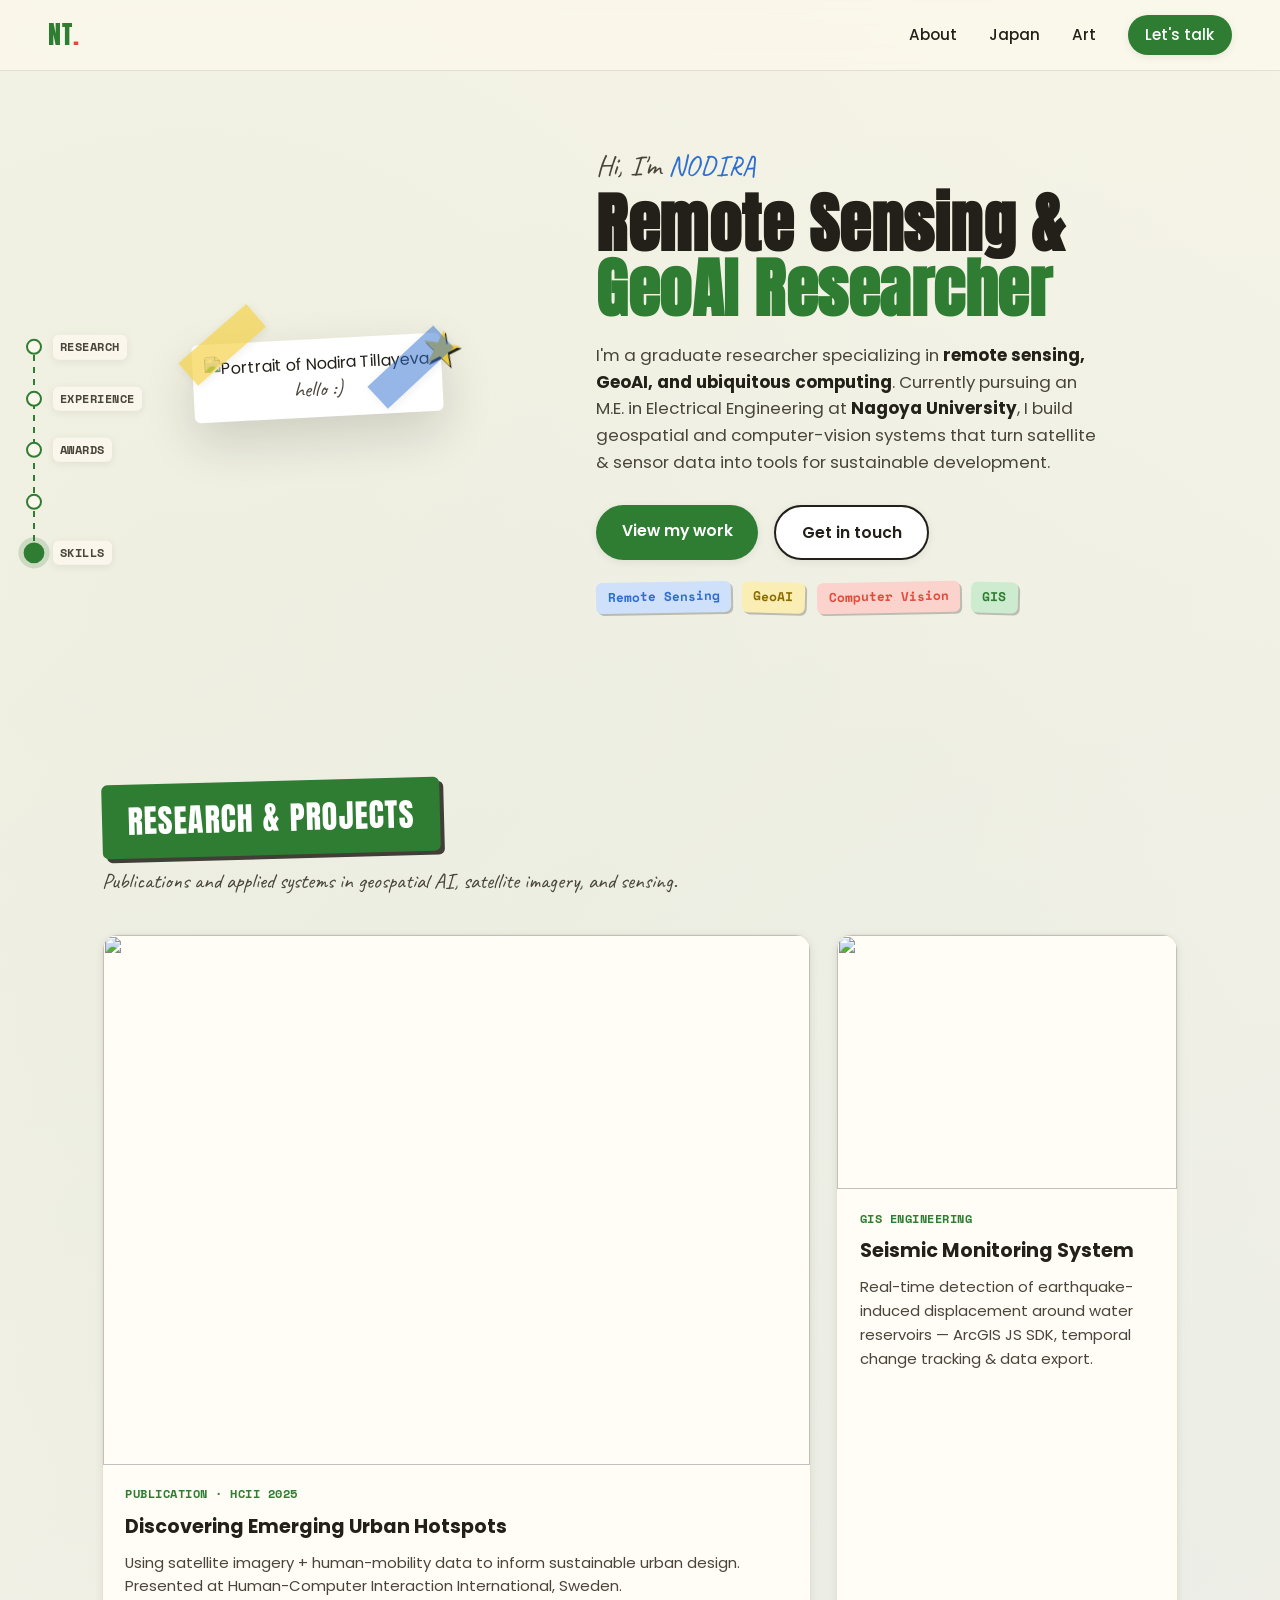
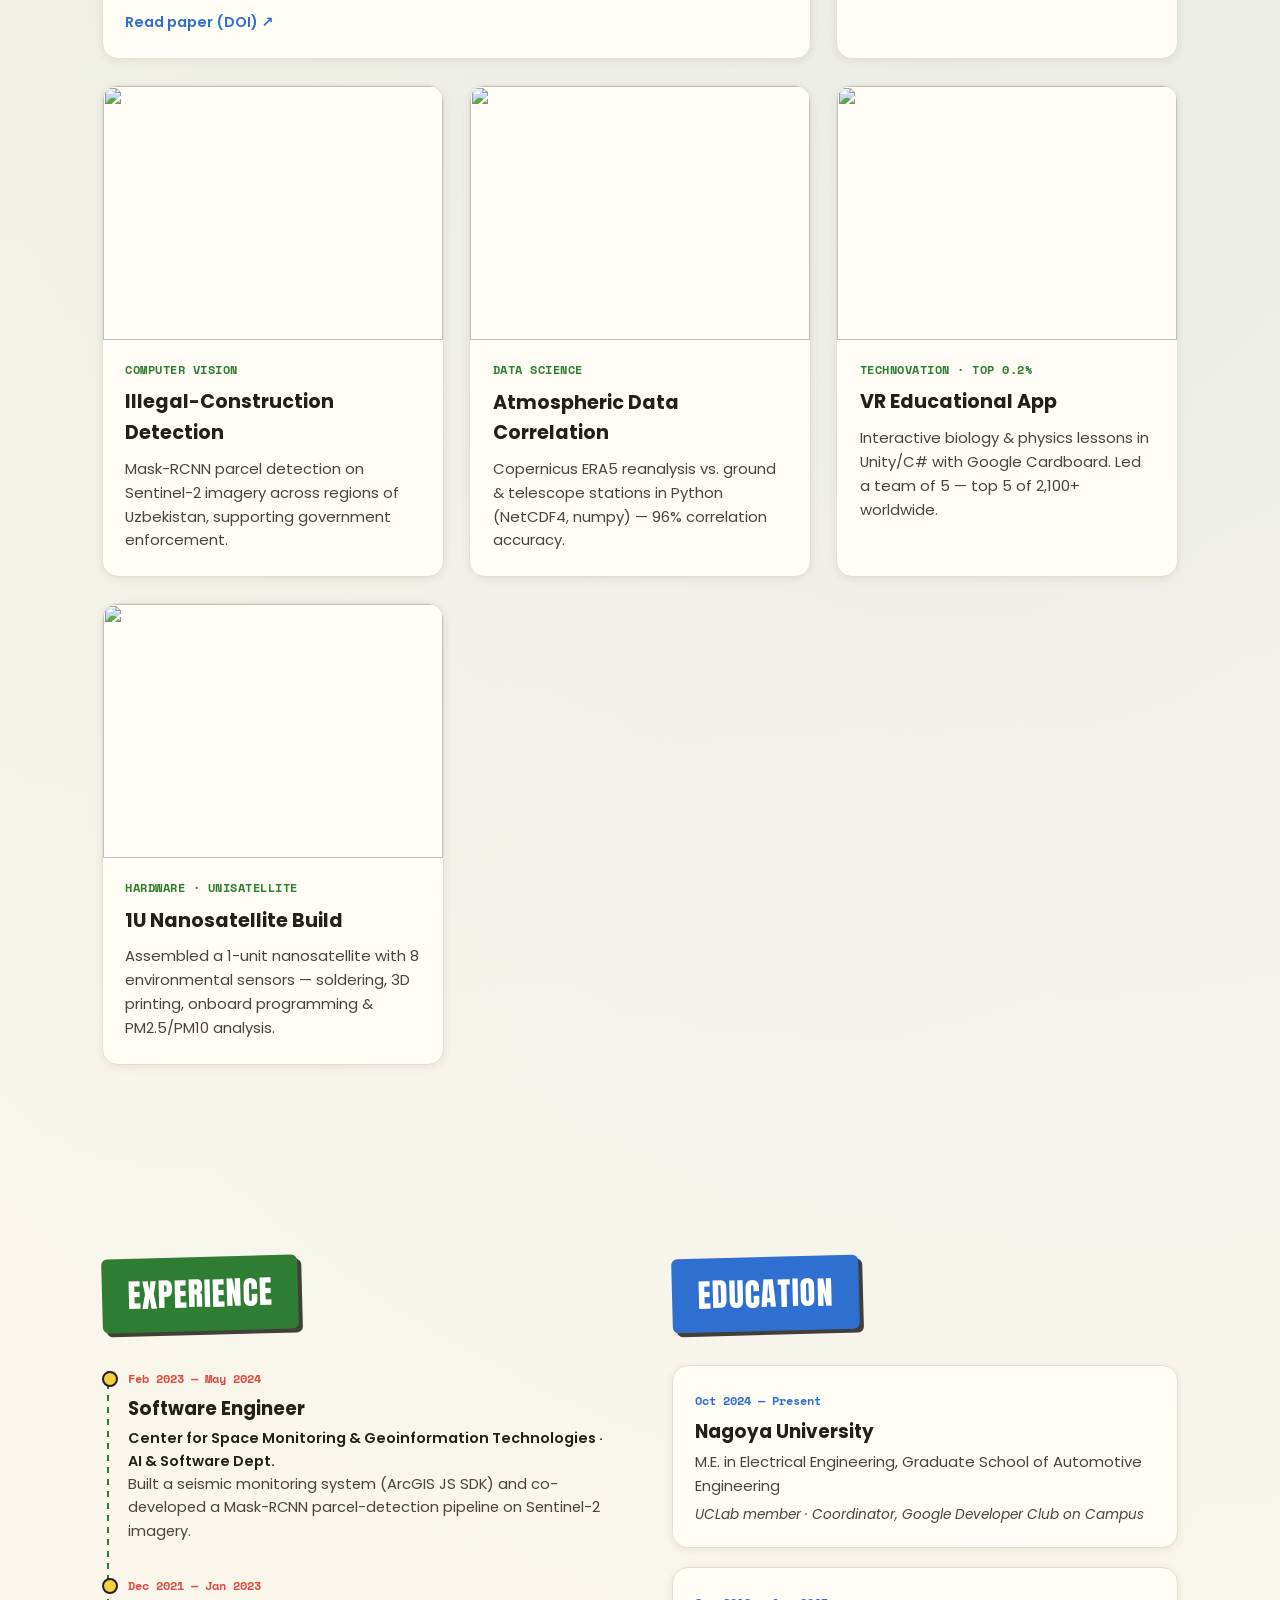
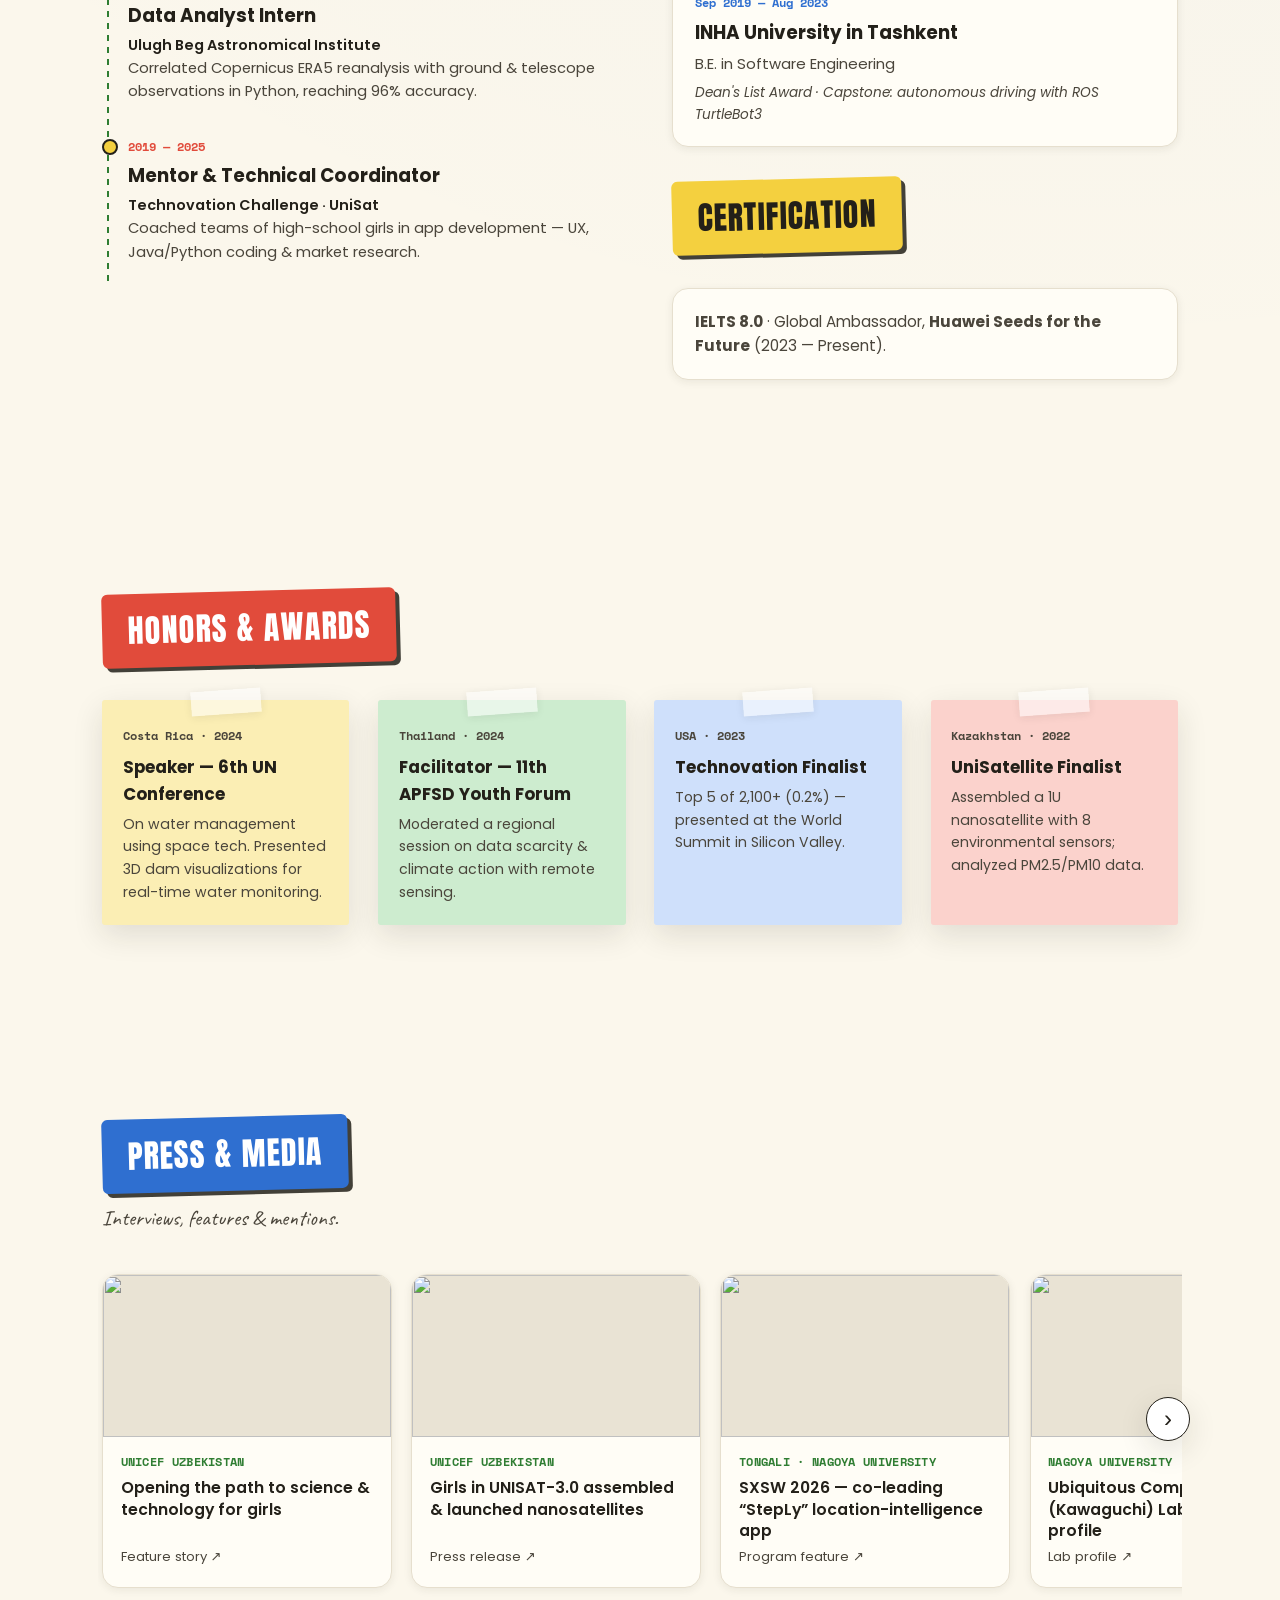
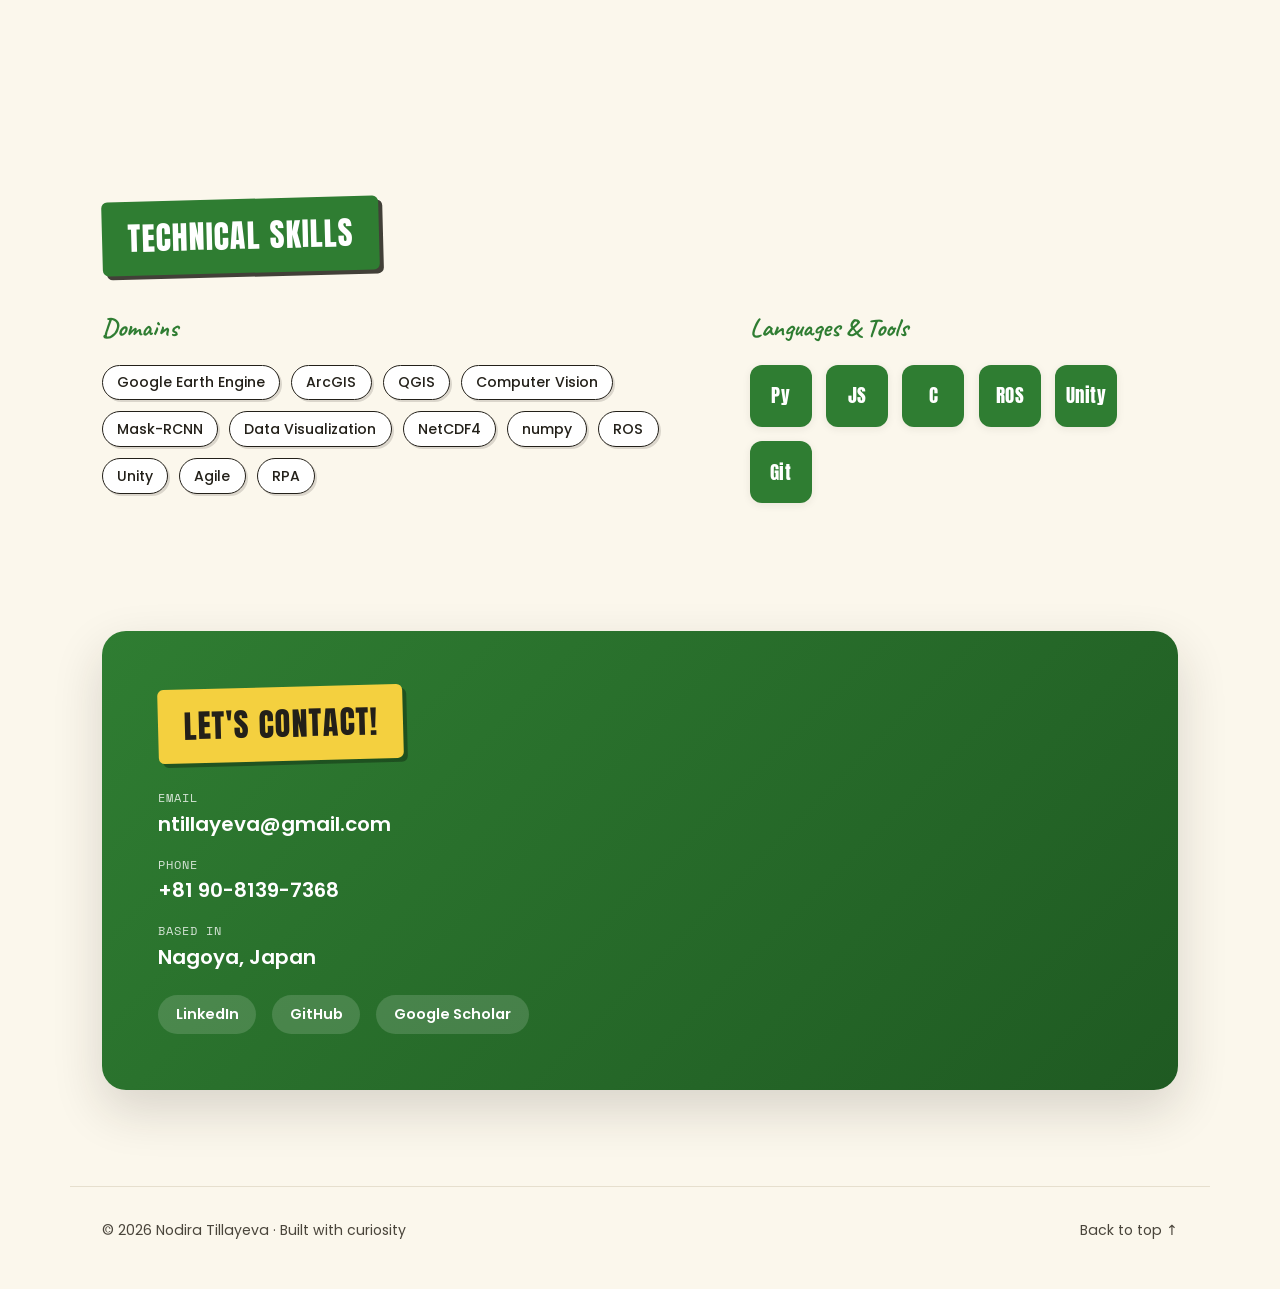
==== commit 94e33885: "Replace website with new structured portfolio Swap the old site (index.html, css/, js/, images/, pag" ====
--- a/index.html
+++ b/index.html
@@ -1,102 +1,379 @@
 <!DOCTYPE html>
 <html lang="en">
 <head>
-  <meta charset="UTF-8">
-  <meta name="viewport" content="width=device-width, initial-scale=1.0">
-  <title>Nodira Tillayeva — Nara Sama</title>
-  <meta name="description" content="GeoAI Researcher | Spatial Intelligence Builder | Exploring how human movement shapes intelligent urban systems.">
-  <link rel="preconnect" href="https://fonts.googleapis.com">
-  <link rel="preconnect" href="https://fonts.gstatic.com" crossorigin>
-  <link href="https://fonts.googleapis.com/css2?family=Inter:wght@300;400;500;600&family=JetBrains+Mono:wght@300;400;500&family=Orbitron:wght@400;500;600;700;800;900&display=swap" rel="stylesheet">
-  <link rel="stylesheet" href="css/style.css">
+  <meta charset="UTF-8" />
+  <meta name="viewport" content="width=device-width, initial-scale=1.0" />
+  <title>Nodira Tillayeva — Remote Sensing & GeoAI Researcher</title>
+  <meta name="description" content="Portfolio of Nodira Tillayeva — graduate researcher in remote sensing, GeoAI, and ubiquitous computing at Nagoya University." />
+  <link rel="preconnect" href="https://fonts.googleapis.com" />
+  <link rel="preconnect" href="https://fonts.gstatic.com" crossorigin />
+  <link href="https://fonts.googleapis.com/css2?family=Anton&family=Caveat:wght@500;700&family=Poppins:wght@300;400;500;600;700;800&family=Space+Mono:wght@400;700&display=swap" rel="stylesheet" />
+  <link rel="stylesheet" href="styles.css" />
 </head>
-<body data-mode="default">
-
-  <!-- Atmospheric Layers -->
-  <canvas id="particle-canvas"></canvas>
-  <div class="grid-bg"></div>
-  <div class="scanlines"></div>
-  <div class="vignette"></div>
-
-  <!-- HUD Corners -->
-  <div class="hud hud-tl">
-    <span class="hud-bracket">[</span>
-    <span class="hud-text">NARA_SAMA</span>
-    <span class="hud-bracket">]</span>
-    <span class="hud-separator">//</span>
-    <span class="hud-text dim">PORTFOLIO v2.0</span>
-  </div>
-  <div class="hud hud-tr">
-    <span class="hud-dot pulse"></span>
-    <span class="hud-text dim">SYS.ONLINE</span>
-  </div>
-
-  <!-- Main Hub -->
-  <main class="hub">
-
-    <!-- Hero Character + Orbital Buttons -->
-    <div class="hero">
-      <img src="images/real.png" class="character-img character-real" alt="Nodira Tillayeva">
-      <img src="images/cienna.png" class="character-img character-art" alt="Nara Sama">
-
-      <!-- Navigation Nodes — orbiting the character -->
-      <a href="pages/art.html" class="nav-node" data-mode="art" data-pos="top-left">
-        <span class="node-icon">&#9670;</span>
-        <span class="node-label">Art</span>
-      </a>
-      <a href="pages/tech.html" class="nav-node" data-mode="tech" data-pos="top-right">
-        <span class="node-icon">&#9670;</span>
-        <span class="node-label">Tech</span>
-      </a>
-      <a href="pages/research.html" class="nav-node" data-mode="research" data-pos="bottom-left">
-        <span class="node-icon">&#9670;</span>
-        <span class="node-label">Research</span>
-      </a>
-      <a href="pages/projects.html" class="nav-node" data-mode="projects" data-pos="bottom-right">
-        <span class="node-icon">&#9670;</span>
-        <span class="node-label">Projects</span>
-      </a>
-
-      <div class="hero-text">
-        <h1 class="identity-name">NODIRA TILLAYEVA</h1>
-        <p class="identity-alias">(Nara Sama)</p>
-      </div>
-    </div>
-
-    <!-- Mode Indicator -->
-    <div class="mode-indicator">
-      <span id="mode-text">SELECT MODE</span>
-    </div>
-
-    <!-- Bottom Identity -->
-    <div class="identity-bottom">
-      <p class="identity-role">GeoAI Researcher <span class="separator">|</span> Spatial Intelligence Builder</p>
-      <p class="identity-tagline">Exploring how human movement shapes intelligent urban systems.</p>
-    </div>
-
-    <!-- HUD Stats Bar -->
-    <div class="hud-stats">
-      <div class="stat-item">
-        <span class="stat-label">Focus</span>
-        <span class="stat-value">GeoAI &middot; Urban Intelligence</span>
-      </div>
-      <div class="stat-divider"></div>
-      <div class="stat-item">
-        <span class="stat-label">Base</span>
-        <span class="stat-value">Nagoya, Japan</span>
-      </div>
-      <div class="stat-divider"></div>
-      <div class="stat-item">
-        <span class="stat-label">Status</span>
-        <span class="stat-value">Building StepLy</span>
-      </div>
-    </div>
-
+<body>
+  <!-- ============ NAV ============ -->
+  <header class="nav" id="top">
+    <a href="#top" class="nav__logo">NT<span>.</span></a>
+    <nav class="nav__links" aria-label="Primary">
+      <a href="#about">About</a>
+      <a href="japan.html">Japan</a>
+      <a href="art.html">Art</a>
+      <a href="#contact" class="nav__cta">Let's talk</a>
+    </nav>
+    <button class="nav__burger" aria-label="Menu" aria-expanded="false">
+      <span></span><span></span><span></span>
+    </button>
+  </header>
+
+  <!-- ============ VERTICAL SECTION TIMELINE ============ -->
+  <nav class="vnav" aria-label="Section timeline">
+    <ul>
+      <li><a href="#work"><span class="vnav__dot"></span><span class="vnav__label">Research</span></a></li>
+      <li><a href="#experience"><span class="vnav__dot"></span><span class="vnav__label">Experience</span></a></li>
+      <li><a href="#awards"><span class="vnav__dot"></span><span class="vnav__label">Awards</span></a></li>
+      <li><a href="#press"><span class="vnav__dot"></span><span class="vnav__label">Press</span></a></li>
+      <li><a href="#skills"><span class="vnav__dot"></span><span class="vnav__label">Skills</span></a></li>
+    </ul>
+  </nav>
+
+  <main>
+    <!-- ============ HERO ============ -->
+    <section class="hero" id="about">
+      <div class="hero__photo">
+        <div class="tape tape--tl"></div>
+        <div class="tape tape--br"></div>
+        <img src="https://placehold.co/520x640/2f7d32/fff?text=Your+Photo" alt="Portrait of Nodira Tillayeva" />
+        <div class="hero__star" aria-hidden="true">★</div>
+      </div>
+
+      <div class="hero__intro">
+        <p class="hero__hello">Hi, I'm <span class="hilite-blue">NODIRA</span></p>
+        <h1 class="hero__name">Remote Sensing &amp; <span class="hilite-green">GeoAI Researcher</span></h1>
+        <p class="hero__lede">
+          I'm a graduate researcher specializing in <strong>remote sensing, GeoAI,
+          and ubiquitous computing</strong>. Currently pursuing an M.E. in Electrical
+          Engineering at <strong>Nagoya University</strong>, I build geospatial and
+          computer-vision systems that turn satellite &amp; sensor data into tools for
+          sustainable development.
+        </p>
+        <div class="hero__actions">
+          <a href="#work" class="btn btn--primary">View my work</a>
+          <a href="#contact" class="btn btn--ghost">Get in touch</a>
+        </div>
+        <ul class="hero__tags">
+          <li class="chip chip--blue">Remote Sensing</li>
+          <li class="chip chip--yellow">GeoAI</li>
+          <li class="chip chip--red">Computer Vision</li>
+          <li class="chip chip--green">GIS</li>
+        </ul>
+      </div>
+    </section>
+
+    <!-- ============ JOURNEY TIMELINE (Research → Skills) ============ -->
+    <div class="journey">
+
+    <!-- ============ RESEARCH / WORK ============ -->
+    <section class="section journey__stop" id="work">
+      <div class="section__head">
+        <span class="cutout">RESEARCH &amp; PROJECTS</span>
+        <p class="section__sub">Publications and applied systems in geospatial AI, satellite imagery, and sensing.</p>
+      </div>
+
+      <div class="work-grid">
+        <article class="card card--feature">
+          <div class="card__thumb"><img src="https://placehold.co/600x450/2f6fd0/fff?text=Urban+Hotspots" alt="" /></div>
+          <div class="card__body">
+            <span class="card__cat">Publication · HCII 2025</span>
+            <h3>Discovering Emerging Urban Hotspots</h3>
+            <p>Using satellite imagery + human-mobility data to inform sustainable urban design. Presented at Human-Computer Interaction International, Sweden.</p>
+            <a class="card__link" href="https://doi.org/10.1007/978-3-031-92980-9_7" target="_blank" rel="noopener">Read paper (DOI) ↗</a>
+          </div>
+        </article>
+
+        <article class="card">
+          <div class="card__thumb"><img src="https://placehold.co/600x450/e14b3b/fff?text=Seismic+Monitor" alt="" /></div>
+          <div class="card__body">
+            <span class="card__cat">GIS Engineering</span>
+            <h3>Seismic Monitoring System</h3>
+            <p>Real-time detection of earthquake-induced displacement around water reservoirs — ArcGIS JS SDK, temporal change tracking &amp; data export.</p>
+          </div>
+        </article>
+
+        <article class="card">
+          <div class="card__thumb"><img src="https://placehold.co/600x450/f4d03f/2b2b2b?text=Parcel+Detection" alt="" /></div>
+          <div class="card__body">
+            <span class="card__cat">Computer Vision</span>
+            <h3>Illegal-Construction Detection</h3>
+            <p>Mask-RCNN parcel detection on Sentinel-2 imagery across regions of Uzbekistan, supporting government enforcement.</p>
+          </div>
+        </article>
+
+        <article class="card">
+          <div class="card__thumb"><img src="https://placehold.co/600x450/2f7d32/fff?text=ERA5+Analysis" alt="" /></div>
+          <div class="card__body">
+            <span class="card__cat">Data Science</span>
+            <h3>Atmospheric Data Correlation</h3>
+            <p>Copernicus ERA5 reanalysis vs. ground &amp; telescope stations in Python (NetCDF4, numpy) — 96% correlation accuracy.</p>
+          </div>
+        </article>
+
+        <article class="card">
+          <div class="card__thumb"><img src="https://placehold.co/600x450/2f6fd0/fff?text=VR+EdTech" alt="" /></div>
+          <div class="card__body">
+            <span class="card__cat">Technovation · Top 0.2%</span>
+            <h3>VR Educational App</h3>
+            <p>Interactive biology &amp; physics lessons in Unity/C# with Google Cardboard. Led a team of 5 — top 5 of 2,100+ worldwide.</p>
+          </div>
+        </article>
+
+        <article class="card">
+          <div class="card__thumb"><img src="https://placehold.co/600x450/f4d03f/2b2b2b?text=Nanosatellite" alt="" /></div>
+          <div class="card__body">
+            <span class="card__cat">Hardware · UniSatellite</span>
+            <h3>1U Nanosatellite Build</h3>
+            <p>Assembled a 1-unit nanosatellite with 8 environmental sensors — soldering, 3D printing, onboard programming &amp; PM2.5/PM10 analysis.</p>
+          </div>
+        </article>
+      </div>
+    </section>
+
+    <!-- ============ EXPERIENCE + EDUCATION ============ -->
+    <section class="section section--split journey__stop" id="experience">
+      <div class="col">
+        <div class="section__head"><span class="cutout cutout--green">EXPERIENCE</span></div>
+        <ol class="timeline">
+          <li class="timeline__item">
+            <span class="timeline__date">Feb 2023 — May 2024</span>
+            <h3>Software Engineer</h3>
+            <p class="timeline__org">Center for Space Monitoring &amp; Geoinformation Technologies · AI &amp; Software Dept.</p>
+            <p>Built a seismic monitoring system (ArcGIS JS SDK) and co-developed a Mask-RCNN parcel-detection pipeline on Sentinel-2 imagery.</p>
+          </li>
+          <li class="timeline__item">
+            <span class="timeline__date">Dec 2021 — Jan 2023</span>
+            <h3>Data Analyst Intern</h3>
+            <p class="timeline__org">Ulugh Beg Astronomical Institute</p>
+            <p>Correlated Copernicus ERA5 reanalysis with ground &amp; telescope observations in Python, reaching 96% accuracy.</p>
+          </li>
+          <li class="timeline__item">
+            <span class="timeline__date">2019 — 2025</span>
+            <h3>Mentor &amp; Technical Coordinator</h3>
+            <p class="timeline__org">Technovation Challenge · UniSat</p>
+            <p>Coached teams of high-school girls in app development — UX, Java/Python coding &amp; market research.</p>
+          </li>
+        </ol>
+      </div>
+
+      <div class="col">
+        <div class="section__head"><span class="cutout cutout--blue">EDUCATION</span></div>
+
+        <div class="edu-card">
+          <span class="edu-card__year">Oct 2024 — Present</span>
+          <h3>Nagoya University</h3>
+          <p>M.E. in Electrical Engineering, Graduate School of Automotive Engineering</p>
+          <p class="edu-card__note">UCLab member · Coordinator, Google Developer Club on Campus</p>
+        </div>
+
+        <div class="edu-card">
+          <span class="edu-card__year">Sep 2019 — Aug 2023</span>
+          <h3>INHA University in Tashkent</h3>
+          <p>B.E. in Software Engineering</p>
+          <p class="edu-card__note">Dean's List Award · Capstone: autonomous driving with ROS TurtleBot3</p>
+        </div>
+
+        <div class="section__head" style="margin-top:2rem">
+          <span class="cutout cutout--yellow">CERTIFICATION</span>
+        </div>
+        <div class="cert-card">
+          <p><strong>IELTS 8.0</strong> · Global Ambassador, <strong>Huawei Seeds for the Future</strong> (2023 — Present).</p>
+        </div>
+      </div>
+    </section>
+
+    <!-- ============ AWARDS ============ -->
+    <section class="section journey__stop" id="awards">
+      <div class="section__head">
+        <span class="cutout cutout--red">HONORS &amp; AWARDS</span>
+      </div>
+      <div class="awards-grid">
+        <div class="note note--1">
+          <span class="note__where">Costa Rica · 2024</span>
+          <h3>Speaker — 6th UN Conference</h3>
+          <p>On water management using space tech. Presented 3D dam visualizations for real-time water monitoring.</p>
+        </div>
+        <div class="note note--2">
+          <span class="note__where">Thailand · 2024</span>
+          <h3>Facilitator — 11th APFSD Youth Forum</h3>
+          <p>Moderated a regional session on data scarcity &amp; climate action with remote sensing.</p>
+        </div>
+        <div class="note note--3">
+          <span class="note__where">USA · 2023</span>
+          <h3>Technovation Finalist</h3>
+          <p>Top 5 of 2,100+ (0.2%) — presented at the World Summit in Silicon Valley.</p>
+        </div>
+        <div class="note note--4">
+          <span class="note__where">Kazakhstan · 2022</span>
+          <h3>UniSatellite Finalist</h3>
+          <p>Assembled a 1U nanosatellite with 8 environmental sensors; analyzed PM2.5/PM10 data.</p>
+        </div>
+      </div>
+    </section>
+
+    <!-- ============ PRESS & MEDIA ============ -->
+    <section class="section journey__stop" id="press">
+      <div class="section__head">
+        <span class="cutout cutout--blue">PRESS &amp; MEDIA</span>
+        <p class="section__sub">Interviews, features &amp; mentions.</p>
+      </div>
+
+      <div class="press-carousel">
+        <button class="press-nav press-nav--prev" aria-label="Scroll left" disabled>‹</button>
+        <ul class="press-list" tabindex="0" aria-label="Press and media, scrollable">
+        <li class="press-item">
+          <a href="https://www.unicef.org/uzbekistan/en/stories/path-science-and-technology-open-girls-they-can-confidently-stride-forward" target="_blank" rel="noopener">
+            <span class="press-item__thumb"><img src="https://placehold.co/240x160/1cabe2/fff?text=UNICEF" alt="" loading="lazy" /></span>
+            <span class="press-item__text">
+              <span class="press-item__outlet">UNICEF Uzbekistan</span>
+              <span class="press-item__title">Opening the path to science &amp; technology for girls</span>
+              <span class="press-item__meta">Feature story ↗</span>
+            </span>
+          </a>
+        </li>
+        <li class="press-item">
+          <a href="https://www.unicef.org/uzbekistan/en/press-releases/girls-participating-unisat-30-program-assembled-and-launched-nanosatellites" target="_blank" rel="noopener">
+            <span class="press-item__thumb"><img src="https://placehold.co/240x160/1cabe2/fff?text=UNICEF" alt="" loading="lazy" /></span>
+            <span class="press-item__text">
+              <span class="press-item__outlet">UNICEF Uzbekistan</span>
+              <span class="press-item__title">Girls in UNISAT-3.0 assembled &amp; launched nanosatellites</span>
+              <span class="press-item__meta">Press release ↗</span>
+            </span>
+          </a>
+        </li>
+        <li class="press-item">
+          <a href="https://tongali.net/sxsw/sxsw2026/" target="_blank" rel="noopener">
+            <span class="press-item__thumb"><img src="https://placehold.co/240x160/2f7d32/fff?text=Tongali" alt="" loading="lazy" /></span>
+            <span class="press-item__text">
+              <span class="press-item__outlet">Tongali · Nagoya University</span>
+              <span class="press-item__title">SXSW 2026 — co-leading “StepLy” location-intelligence app</span>
+              <span class="press-item__meta">Program feature ↗</span>
+            </span>
+          </a>
+        </li>
+        <li class="press-item">
+          <a href="https://www.ucl.nuee.nagoya-u.ac.jp/member/" target="_blank" rel="noopener">
+            <span class="press-item__thumb"><img src="https://placehold.co/240x160/2f6fd0/fff?text=Nagoya+U" alt="" loading="lazy" /></span>
+            <span class="press-item__text">
+              <span class="press-item__outlet">Nagoya University</span>
+              <span class="press-item__title">Ubiquitous Computing (Kawaguchi) Lab — member profile</span>
+              <span class="press-item__meta">Lab profile ↗</span>
+            </span>
+          </a>
+        </li>
+        <li class="press-item">
+          <a href="https://youtu.be/msANWc2oTwQ" target="_blank" rel="noopener">
+            <span class="press-item__thumb"><img src="https://img.youtube.com/vi/msANWc2oTwQ/hqdefault.jpg" alt="" loading="lazy" /><span class="press-item__play">▶</span></span>
+            <span class="press-item__text">
+              <span class="press-item__outlet">UN · Space4Water · Costa Rica 2024</span>
+              <span class="press-item__title">Speaker — 6th UN Conference on Water Management using Space Tech</span>
+              <span class="press-item__meta">Speech · video ↗</span>
+            </span>
+          </a>
+        </li>
+        <li class="press-item">
+          <a href="https://stem4alleurasia.org/connect/podcast/tea-aliaj-nodira-tillaeva-and-adel-zhanabay-on-shattering-stereotypes" target="_blank" rel="noopener">
+            <span class="press-item__thumb"><img src="https://placehold.co/320x180/6c3fb5/fff?text=STEM4All+Podcast" alt="" loading="lazy" /><span class="press-item__play">▶</span></span>
+            <span class="press-item__text">
+              <span class="press-item__outlet">STEM4All Eurasia · Podcast</span>
+              <span class="press-item__title">On Shattering Stereotypes — with Tea Aliaj &amp; Adel Zhanabay</span>
+              <span class="press-item__meta">Podcast ↗</span>
+            </span>
+          </a>
+        </li>
+        <li class="press-item">
+          <a href="https://www.youtube.com/watch?v=0cgDv5oHwuk" target="_blank" rel="noopener">
+            <span class="press-item__thumb"><img src="https://img.youtube.com/vi/0cgDv5oHwuk/hqdefault.jpg" alt="" loading="lazy" /><span class="press-item__play">▶</span></span>
+            <span class="press-item__text">
+              <span class="press-item__outlet">Huawei</span>
+              <span class="press-item__title">Seeds for the Future Webinar #2 — Generative AI: boon or bane?</span>
+              <span class="press-item__meta">Panel · video ↗</span>
+            </span>
+          </a>
+        </li>
+        <li class="press-item">
+          <a href="https://youtu.be/Ng5l6WIq6bA" target="_blank" rel="noopener">
+            <span class="press-item__thumb"><img src="https://img.youtube.com/vi/Ng5l6WIq6bA/hqdefault.jpg" alt="" loading="lazy" /><span class="press-item__play">▶</span></span>
+            <span class="press-item__text">
+              <span class="press-item__outlet">Technovation Girls</span>
+              <span class="press-item__title">Interview — Team Tecnas, Uzbekistan</span>
+              <span class="press-item__meta">Interview · video ↗</span>
+            </span>
+          </a>
+        </li>
+        <li class="press-item">
+          <a href="https://www.youtube.com/watch?v=XIq5oE4LpMQ" target="_blank" rel="noopener">
+            <span class="press-item__thumb"><img src="https://img.youtube.com/vi/XIq5oE4LpMQ/hqdefault.jpg" alt="" loading="lazy" /><span class="press-item__play">▶</span></span>
+            <span class="press-item__text">
+              <span class="press-item__outlet">Video</span>
+              <span class="press-item__title">Fragmentations of Unity</span>
+              <span class="press-item__meta">Video ↗</span>
+            </span>
+          </a>
+        </li>
+        </ul>
+        <button class="press-nav press-nav--next" aria-label="Scroll right">›</button>
+      </div>
+    </section>
+
+    <!-- ============ SKILLS ============ -->
+    <section class="section journey__stop" id="skills">
+      <div class="section__head">
+        <span class="cutout cutout--green">TECHNICAL SKILLS</span>
+      </div>
+
+      <div class="skills-wrap">
+        <div class="skills-col">
+          <h3 class="skills-col__title">Domains</h3>
+          <ul class="tag-list">
+            <li>Google Earth Engine</li><li>ArcGIS</li><li>QGIS</li>
+            <li>Computer Vision</li><li>Mask-RCNN</li><li>Data Visualization</li>
+            <li>NetCDF4</li><li>numpy</li><li>ROS</li><li>Unity</li>
+            <li>Agile</li><li>RPA</li>
+          </ul>
+        </div>
+
+        <div class="skills-col">
+          <h3 class="skills-col__title">Languages &amp; Tools</h3>
+          <ul class="tools">
+            <li>Py</li><li>JS</li><li>C</li><li>ROS</li><li>Unity</li><li>Git</li>
+          </ul>
+        </div>
+      </div>
+    </section>
+
+    </div><!-- /.journey -->
+
+    <!-- ============ CONTACT ============ -->
+    <section class="section contact" id="contact">
+      <div class="contact__card">
+        <span class="cutout cutout--green">LET'S CONTACT!</span>
+        <ul class="contact__list">
+          <li><span>Email</span><a href="mailto:ntillayeva@gmail.com">ntillayeva@gmail.com</a></li>
+          <li><span>Phone</span><a href="tel:+818081397368">+81 90-8139-7368</a></li>
+          <li><span>Based in</span><a>Nagoya, Japan</a></li>
+        </ul>
+        <div class="contact__socials">
+          <a href="#" aria-label="LinkedIn">LinkedIn</a>
+          <a href="#" aria-label="GitHub">GitHub</a>
+          <a href="https://doi.org/10.1007/978-3-031-92980-9_7" target="_blank" rel="noopener">Google Scholar</a>
+        </div>
+      </div>
+    </section>
   </main>
 
-  <!-- Transition Overlay -->
-  <div class="transition-warp" id="transition-warp"></div>
-
-  <script src="js/main.js"></script>
+  <footer class="footer">
+    <p>© <span id="year"></span> Nodira Tillayeva · Built with curiosity</p>
+    <a href="#top">Back to top ↑</a>
+  </footer>
+
+  <script src="script.js"></script>
 </body>
 </html>
--- a/styles.css
+++ b/styles.css
@@ -0,0 +1,507 @@
+/* ============================================================
+   Nodira Tillayeva — Portfolio
+   "Structured scrapbook" — collage accents, clean grid layout
+   ============================================================ */
+
+:root {
+  /* palette */
+  --green:   #2f7d32;
+  --green-d: #1f5a22;
+  --blue:    #2f6fd0;
+  --yellow:  #f4d03f;
+  --red:     #e14b3b;
+  --cream:   #fbf7ec;
+  --paper:   #fffdf6;
+  --ink:     #232019;
+  --ink-soft:#4a453b;
+  --line:    #e6dfce;
+
+  --shadow-sm: 0 2px 8px rgba(35,32,25,.08);
+  --shadow-md: 0 10px 30px rgba(35,32,25,.12);
+  --shadow-lg: 0 20px 50px rgba(35,32,25,.16);
+
+  --font-body: 'Poppins', system-ui, sans-serif;
+  --font-display: 'Anton', 'Poppins', sans-serif;
+  --font-hand: 'Caveat', cursive;
+  --font-mono: 'Space Mono', monospace;
+
+  --maxw: 1140px;
+  --radius: 16px;
+}
+
+* { box-sizing: border-box; margin: 0; padding: 0; }
+
+html { scroll-behavior: smooth; scroll-padding-top: 90px; }
+
+body {
+  font-family: var(--font-body);
+  color: var(--ink);
+  background:
+    radial-gradient(circle at 15% 10%, rgba(47,125,50,.06), transparent 40%),
+    radial-gradient(circle at 85% 30%, rgba(47,111,208,.06), transparent 40%),
+    var(--cream);
+  line-height: 1.6;
+  -webkit-font-smoothing: antialiased;
+  overflow-x: hidden;
+}
+
+a { color: inherit; text-decoration: none; }
+img { max-width: 100%; display: block; }
+
+/* ---------- NAV ---------- */
+.nav {
+  position: sticky; top: 0; z-index: 100;
+  display: flex; align-items: center; justify-content: space-between;
+  padding: .9rem clamp(1rem, 4vw, 3rem);
+  background: rgba(251,247,236,.85);
+  backdrop-filter: blur(10px);
+  border-bottom: 1px solid var(--line);
+}
+.nav__logo {
+  font-family: var(--font-display);
+  font-size: 1.6rem; letter-spacing: 1px;
+  color: var(--green);
+}
+.nav__logo span { color: var(--red); }
+.nav__links { display: flex; align-items: center; gap: clamp(1rem, 2.5vw, 2rem); }
+.nav__links a { font-weight: 500; font-size: .95rem; position: relative; }
+.nav__links a:not(.nav__cta)::after {
+  content: ""; position: absolute; left: 0; bottom: -4px; height: 2px; width: 0;
+  background: var(--green); transition: width .25s ease;
+}
+.nav__links a:not(.nav__cta):hover::after { width: 100%; }
+.nav__cta {
+  background: var(--green); color: #fff;
+  padding: .5rem 1.1rem; border-radius: 999px; font-weight: 600;
+  box-shadow: var(--shadow-sm); transition: transform .2s, background .2s;
+}
+.nav__cta:hover { transform: translateY(-2px); background: var(--green-d); }
+.nav__burger { display: none; flex-direction: column; gap: 5px; background: none; border: 0; cursor: pointer; padding: 6px; }
+.nav__burger span { width: 26px; height: 3px; background: var(--ink); border-radius: 2px; transition: .3s; }
+
+/* ---------- LAYOUT ---------- */
+.section {
+  max-width: var(--maxw);
+  margin: 0 auto;
+  padding: clamp(3.5rem, 8vw, 6rem) clamp(1rem, 4vw, 2rem);
+}
+.section__head { margin-bottom: 2.2rem; }
+.section__sub { font-family: var(--font-hand); font-size: 1.35rem; color: var(--ink-soft); margin-top: .6rem; }
+
+/* cut-out ransom-note heading */
+.cutout {
+  display: inline-block;
+  font-family: var(--font-display);
+  font-size: clamp(1.3rem, 3.5vw, 2rem);
+  letter-spacing: 1px;
+  color: #fff;
+  background: var(--green);
+  padding: .35em .8em;
+  border-radius: 6px;
+  transform: rotate(-1.5deg);
+  box-shadow: 4px 4px 0 rgba(35,32,25,.85);
+}
+.cutout--green  { background: var(--green); }
+.cutout--blue   { background: var(--blue); }
+.cutout--red    { background: var(--red); }
+.cutout--yellow { background: var(--yellow); color: var(--ink); }
+
+/* ---------- JOURNEY (plain wrapper) ---------- */
+.journey { max-width: var(--maxw); margin: 0 auto; }
+
+/* ---------- VERTICAL SECTION TIMELINE (side nav) ---------- */
+.vnav {
+  position: fixed; left: clamp(16px, 2vw, 32px); top: 50%; transform: translateY(-50%);
+  z-index: 90;
+}
+.vnav ul {
+  list-style: none; position: relative;
+  display: flex; flex-direction: column; gap: 1.7rem; padding: .4rem 0;
+}
+.vnav ul::before {
+  content: ""; position: absolute; left: 7px; top: 14px; bottom: 14px; width: 2px;
+  background: repeating-linear-gradient(var(--green) 0 6px, transparent 6px 12px);
+}
+.vnav a { display: flex; align-items: center; gap: .7rem; position: relative; }
+.vnav__dot {
+  width: 16px; height: 16px; border-radius: 50%; flex-shrink: 0; z-index: 1;
+  background: var(--cream); border: 2.5px solid var(--green);
+  transition: transform .2s, background .2s, box-shadow .2s;
+}
+.vnav__label {
+  font-family: var(--font-mono); font-size: .72rem; font-weight: 700;
+  text-transform: uppercase; letter-spacing: .5px; color: var(--ink-soft);
+  white-space: nowrap; background: rgba(251,247,236,.92);
+  padding: .25em .6em; border-radius: 6px; box-shadow: var(--shadow-sm);
+  opacity: 0; transform: translateX(-8px); transition: opacity .2s, transform .2s; pointer-events: none;
+}
+.vnav a:hover .vnav__label,
+.vnav a.is-active .vnav__label { opacity: 1; transform: none; }
+.vnav a:hover .vnav__dot { transform: scale(1.15); }
+.vnav a.is-active .vnav__dot {
+  background: var(--green); transform: scale(1.3);
+  box-shadow: 0 0 0 4px rgba(47,125,50,.18);
+}
+@media (max-width: 1180px) { .vnav { display: none; } }
+
+/* ---------- HERO ---------- */
+.hero {
+  max-width: var(--maxw);
+  margin: 0 auto;
+  padding: clamp(2rem, 6vw, 4.5rem) clamp(1rem, 4vw, 2rem);
+  display: grid;
+  grid-template-columns: minmax(0, 0.85fr) minmax(0, 1.15fr);
+  gap: clamp(2rem, 5vw, 4rem);
+  align-items: center;
+}
+.hero__photo {
+  position: relative;
+  transform: rotate(-3deg);
+  background: #fff;
+  padding: 12px 12px 40px;
+  border-radius: 6px;
+  box-shadow: var(--shadow-lg);
+  justify-self: center;
+}
+.hero__photo img { border-radius: 4px; width: 100%; }
+.hero__photo::after {
+  content: "hello :)"; position: absolute; bottom: 10px; left: 0; right: 0;
+  text-align: center; font-family: var(--font-hand); font-size: 1.4rem; color: var(--ink-soft);
+}
+.hero__star {
+  position: absolute; top: -22px; right: -22px; font-size: 3rem; color: var(--yellow);
+  filter: drop-shadow(2px 2px 0 var(--ink)); transform: rotate(12deg);
+}
+.tape {
+  position: absolute; width: 90px; height: 30px; z-index: 3;
+  background: rgba(244,208,63,.65);
+  box-shadow: var(--shadow-sm);
+}
+.tape--tl { top: -14px; left: -14px; transform: rotate(-38deg); }
+.tape--br { bottom: 30px; right: -14px; transform: rotate(-40deg); background: rgba(47,111,208,.5); }
+
+.hero__hello { font-family: var(--font-hand); font-size: 1.8rem; color: var(--ink-soft); }
+.hero__name {
+  font-family: var(--font-display);
+  font-size: clamp(2.2rem, 6vw, 4rem);
+  line-height: 1.02; letter-spacing: .5px; margin: .2rem 0 1.2rem;
+}
+.hilite-blue  { color: var(--blue); }
+.hilite-green { color: var(--green); }
+.hilite-red   { color: var(--red); }
+
+/* current page in nav */
+.nav__links a.is-current { color: var(--green); font-weight: 700; }
+.nav__links a.is-current::after { width: 100%; }
+
+/* ---------- SUB-PAGE HERO ---------- */
+.page-hero {
+  max-width: var(--maxw); margin: 0 auto;
+  padding: clamp(2.5rem, 6vw, 4rem) clamp(1rem, 4vw, 2rem) 0;
+  text-align: center;
+}
+.page-hero__back {
+  display: inline-block; font-family: var(--font-mono); font-size: .82rem; font-weight: 700;
+  color: var(--ink-soft); margin-bottom: 1.4rem;
+}
+.page-hero__back:hover { color: var(--green); }
+.page-hero__flag { display: block; font-size: 3rem; margin-bottom: .4rem; }
+.page-hero__title { font-family: var(--font-display); font-size: clamp(2.4rem, 7vw, 4rem); letter-spacing: .5px; }
+.page-hero__lede {
+  font-family: var(--font-hand); font-size: 1.5rem; color: var(--ink-soft);
+  max-width: 40ch; margin: .6rem auto 0;
+}
+.hero__lede { font-size: 1.05rem; color: var(--ink-soft); max-width: 46ch; }
+.hero__lede strong { color: var(--ink); }
+
+.hero__actions { display: flex; flex-wrap: wrap; gap: 1rem; margin: 1.8rem 0 1.4rem; }
+.btn {
+  padding: .8rem 1.6rem; border-radius: 999px; font-weight: 600; font-size: .98rem;
+  transition: transform .2s, box-shadow .2s; box-shadow: var(--shadow-sm);
+}
+.btn--primary { background: var(--green); color: #fff; }
+.btn--primary:hover { transform: translateY(-3px); box-shadow: var(--shadow-md); }
+.btn--ghost { background: #fff; border: 2px solid var(--ink); }
+.btn--ghost:hover { transform: translateY(-3px); }
+
+.hero__tags { list-style: none; display: flex; flex-wrap: wrap; gap: .7rem; }
+.chip {
+  font-family: var(--font-mono); font-size: .8rem; font-weight: 700;
+  padding: .4em .9em; border-radius: 6px; transform: rotate(-1deg);
+  box-shadow: 2px 2px 0 rgba(35,32,25,.25);
+}
+.chip--blue   { background: #cfe0fb; color: var(--blue); }
+.chip--yellow { background: #fbeeb4; color: #8a6d00; }
+.chip--red    { background: #fbd2cc; color: var(--red); }
+.chip--green  { background: #cdeccf; color: var(--green); }
+.chip:nth-child(even) { transform: rotate(1.5deg); }
+
+/* ---------- JAPAN / NAGOYA ---------- */
+.japan {
+  background:
+    radial-gradient(circle at 90% 0%, rgba(225,75,59,.10), transparent 45%),
+    linear-gradient(180deg, #fff 0%, var(--cream) 100%);
+  border-top: 1px solid var(--line);
+  border-bottom: 1px solid var(--line);
+}
+.japan__inner { max-width: var(--maxw); margin: 0 auto; padding: clamp(3rem, 7vw, 5rem) clamp(1rem, 4vw, 2rem); }
+.japan__head { display: flex; align-items: center; gap: 1.2rem; margin-bottom: 2rem; }
+.japan__flag { font-size: 2.8rem; filter: drop-shadow(var(--shadow-sm)); }
+.japan__sub { font-family: var(--font-hand); font-size: 1.35rem; color: var(--ink-soft); margin-top: .5rem; }
+.japan__grid { display: grid; grid-template-columns: 0.9fr 1.1fr; gap: clamp(2rem, 5vw, 3.5rem); align-items: start; }
+.japan__lead p { font-size: 1.08rem; color: var(--ink-soft); }
+.japan__lead strong { color: var(--ink); }
+.japan__cards { list-style: none; display: grid; grid-template-columns: 1fr 1fr; gap: 1rem; }
+.japan-card {
+  background: var(--paper); border: 1px solid var(--line); border-radius: 14px;
+  padding: 1.1rem 1.2rem; box-shadow: var(--shadow-sm); transition: transform .2s, box-shadow .2s;
+}
+.japan-card:hover { transform: translateY(-4px); box-shadow: var(--shadow-md); }
+.japan-card__tag {
+  font-family: var(--font-mono); font-size: .68rem; font-weight: 700; text-transform: uppercase;
+  letter-spacing: .5px; color: #fff; background: var(--red); padding: .2em .6em; border-radius: 4px;
+}
+.japan-card h3 { font-size: 1.02rem; margin: .6rem 0 .3rem; }
+.japan-card p { font-size: .88rem; color: var(--ink-soft); }
+.japan-card a { display: inline-block; margin-top: .5rem; font-weight: 600; font-size: .85rem; color: var(--blue); }
+.japan-card a:hover { text-decoration: underline; }
+
+/* ---------- ART GALLERY ---------- */
+.art-grid {
+  display: grid;
+  grid-template-columns: repeat(3, 1fr);
+  grid-auto-rows: 220px;
+  gap: 1.2rem;
+}
+.art-tile {
+  position: relative; overflow: hidden; border-radius: var(--radius);
+  box-shadow: var(--shadow-sm); background: #eee;
+}
+.art-tile--tall { grid-row: span 2; }
+.art-tile--wide { grid-column: span 2; }
+.art-tile img { width: 100%; height: 100%; object-fit: cover; transition: transform .5s ease; }
+.art-tile:hover img { transform: scale(1.07); }
+.art-tile figcaption {
+  position: absolute; inset: auto 0 0 0; padding: .8rem 1rem;
+  font-family: var(--font-hand); font-size: 1.25rem; color: #fff;
+  background: linear-gradient(transparent, rgba(0,0,0,.65));
+  opacity: 0; transform: translateY(8px); transition: .3s;
+}
+.art-tile:hover figcaption { opacity: 1; transform: none; }
+
+/* ---------- PRESS & MEDIA (carousel) ---------- */
+.press-carousel { position: relative; }
+.press-list {
+  list-style: none; display: flex; gap: 1.2rem;
+  overflow-x: auto; scroll-snap-type: x mandatory;
+  scroll-behavior: smooth; scroll-padding: 0 4px;
+  padding: 4px 4px 1.2rem; margin: 0 -4px;
+  -webkit-overflow-scrolling: touch;
+}
+/* thin scrollbar */
+.press-list::-webkit-scrollbar { height: 8px; }
+.press-list::-webkit-scrollbar-thumb { background: var(--line); border-radius: 999px; }
+.press-list::-webkit-scrollbar-track { background: transparent; }
+.press-list:focus-visible { outline: 2px solid var(--green); outline-offset: 4px; border-radius: 8px; }
+
+.press-item {
+  flex: 0 0 290px; scroll-snap-align: start;
+}
+.press-item a {
+  display: flex; flex-direction: column; height: 100%;
+  background: var(--paper); border: 1px solid var(--line); border-radius: 16px;
+  overflow: hidden; box-shadow: var(--shadow-sm);
+  transition: transform .2s, box-shadow .2s, border-color .2s;
+}
+.press-item a:hover { transform: translateY(-6px); box-shadow: var(--shadow-md); border-color: var(--green); }
+.press-item__thumb {
+  position: relative; width: 100%; aspect-ratio: 16 / 9; overflow: hidden; background: #e9e3d4;
+}
+.press-item__thumb img { width: 100%; height: 100%; object-fit: cover; transition: transform .35s ease; }
+.press-item a:hover .press-item__thumb img { transform: scale(1.06); }
+.press-item__play {
+  position: absolute; inset: 0; margin: auto; width: 46px; height: 46px;
+  display: grid; place-items: center; border-radius: 50%;
+  background: rgba(225,75,59,.92); color: #fff; font-size: 1rem; padding-left: 3px;
+  box-shadow: var(--shadow-md);
+}
+.press-item__text { display: flex; flex-direction: column; gap: .35rem; padding: 1rem 1.1rem 1.2rem; flex: 1; }
+.press-item__outlet {
+  font-family: var(--font-mono); font-size: .72rem; font-weight: 700; color: var(--green);
+  text-transform: uppercase; letter-spacing: .3px;
+}
+.press-item__title { font-weight: 600; font-size: .98rem; line-height: 1.35; }
+.press-item__meta { font-size: .82rem; color: var(--ink-soft); margin-top: auto; }
+
+/* nav arrows */
+.press-nav {
+  position: absolute; top: calc(50% - 1.2rem); transform: translateY(-50%); z-index: 5;
+  width: 44px; height: 44px; border-radius: 50%; border: 1.5px solid var(--ink);
+  background: #fff; color: var(--ink); font-size: 1.5rem; line-height: 1; cursor: pointer;
+  display: grid; place-items: center; box-shadow: var(--shadow-md);
+  transition: transform .2s, background .2s, opacity .2s;
+}
+.press-nav:hover:not(:disabled) { background: var(--green); color: #fff; transform: translateY(-50%) scale(1.08); }
+.press-nav:disabled { opacity: 0; pointer-events: none; }
+.press-nav--prev { left: -12px; }
+.press-nav--next { right: -12px; }
+
+/* ---------- WORK GRID ---------- */
+.work-grid {
+  display: grid;
+  grid-template-columns: repeat(auto-fill, minmax(280px, 1fr));
+  gap: 1.6rem;
+}
+.card {
+  background: var(--paper);
+  border: 1px solid var(--line);
+  border-radius: var(--radius);
+  overflow: hidden;
+  box-shadow: var(--shadow-sm);
+  transition: transform .25s ease, box-shadow .25s ease;
+  display: flex; flex-direction: column;
+}
+.card:hover { transform: translateY(-6px); box-shadow: var(--shadow-md); }
+.card--feature { grid-column: span 2; }
+.card__thumb { aspect-ratio: 4 / 3; overflow: hidden; }
+.card__thumb img { width: 100%; height: 100%; object-fit: cover; transition: transform .4s ease; }
+.card:hover .card__thumb img { transform: scale(1.05); }
+.card__body { padding: 1.3rem 1.4rem 1.5rem; display: flex; flex-direction: column; gap: .5rem; }
+.card__cat {
+  font-family: var(--font-mono); font-size: .72rem; font-weight: 700;
+  text-transform: uppercase; letter-spacing: .5px; color: var(--green);
+}
+.card__body h3 { font-size: 1.2rem; font-weight: 700; }
+.card__body p { font-size: .93rem; color: var(--ink-soft); }
+.card__link { margin-top: .3rem; font-weight: 600; color: var(--blue); font-size: .9rem; }
+.card__link:hover { text-decoration: underline; }
+
+/* ---------- SPLIT: EXPERIENCE + EDUCATION ---------- */
+.section--split { display: grid; grid-template-columns: 1fr 1fr; gap: clamp(2rem, 5vw, 4rem); }
+
+.timeline { list-style: none; position: relative; padding-left: 1.6rem; }
+.timeline::before {
+  content: ""; position: absolute; left: 5px; top: 6px; bottom: 6px; width: 2px;
+  background: repeating-linear-gradient(var(--green) 0 6px, transparent 6px 12px);
+}
+.timeline__item { position: relative; padding-bottom: 1.8rem; }
+.timeline__item::before {
+  content: ""; position: absolute; left: -1.6rem; top: 6px; width: 12px; height: 12px;
+  background: var(--yellow); border: 2px solid var(--ink); border-radius: 50%;
+}
+.timeline__date { font-family: var(--font-mono); font-size: .78rem; font-weight: 700; color: var(--red); }
+.timeline__item h3 { font-size: 1.15rem; margin: .2rem 0; }
+.timeline__org { font-weight: 600; font-size: .9rem; color: var(--ink); }
+.timeline__item p:last-child { font-size: .92rem; color: var(--ink-soft); }
+
+.edu-card, .cert-card {
+  background: var(--paper); border: 1px solid var(--line); border-radius: var(--radius);
+  padding: 1.3rem 1.4rem; box-shadow: var(--shadow-sm); margin-bottom: 1.2rem;
+}
+.edu-card__year { font-family: var(--font-mono); font-size: .78rem; font-weight: 700; color: var(--blue); }
+.edu-card h3 { font-size: 1.15rem; margin: .25rem 0; }
+.edu-card p { font-size: .93rem; color: var(--ink-soft); }
+.edu-card__note { font-size: .85rem !important; color: var(--ink-soft); margin-top: .4rem; font-style: italic; }
+.cert-card p { font-size: .95rem; color: var(--ink-soft); }
+
+/* ---------- AWARDS (sticky notes) ---------- */
+.awards-grid { display: grid; grid-template-columns: repeat(auto-fill, minmax(240px, 1fr)); gap: 1.8rem; }
+.note {
+  padding: 1.4rem 1.3rem; border-radius: 3px; box-shadow: var(--shadow-md);
+  position: relative; transition: transform .25s ease;
+}
+.note::before {
+  content: ""; position: absolute; top: -10px; left: 50%; transform: translateX(-50%) rotate(-4deg);
+  width: 70px; height: 24px; background: rgba(255,255,255,.55); box-shadow: var(--shadow-sm);
+}
+.note--1 { background: #fbeeb4; transform: rotate(-2deg); }
+.note--2 { background: #cdeccf; transform: rotate(1.5deg); }
+.note--3 { background: #cfe0fb; transform: rotate(-1deg); }
+.note--4 { background: #fbd2cc; transform: rotate(2deg); }
+.note:hover { transform: rotate(0deg) translateY(-4px); }
+.note__where { font-family: var(--font-mono); font-size: .72rem; font-weight: 700; color: var(--ink-soft); }
+.note h3 { font-size: 1.05rem; margin: .35rem 0; }
+.note p { font-size: .88rem; color: var(--ink-soft); }
+
+/* ---------- SKILLS ---------- */
+.skills-wrap { display: grid; grid-template-columns: 1.4fr 1fr; gap: clamp(2rem, 5vw, 3rem); }
+.skills-col__title { font-family: var(--font-hand); font-size: 1.6rem; color: var(--green); margin-bottom: 1rem; }
+.tag-list { list-style: none; display: flex; flex-wrap: wrap; gap: .7rem; }
+.tag-list li {
+  background: #fff; border: 1.5px solid var(--ink); border-radius: 999px;
+  padding: .4em 1em; font-size: .88rem; font-weight: 500;
+  box-shadow: 2px 2px 0 rgba(35,32,25,.15);
+}
+.tools { list-style: none; display: flex; flex-wrap: wrap; gap: .9rem; }
+.tools li {
+  width: 62px; height: 62px; display: grid; place-items: center;
+  background: var(--green); color: #fff; border-radius: 12px;
+  font-family: var(--font-display); font-size: 1.2rem; letter-spacing: .5px;
+  box-shadow: var(--shadow-sm); transition: transform .2s;
+}
+.tools li:hover { transform: translateY(-4px) rotate(-3deg); }
+
+/* ---------- CONTACT ---------- */
+.contact { padding-top: 2rem; }
+.contact__card {
+  background: linear-gradient(135deg, var(--green), var(--green-d));
+  color: #fff; border-radius: 24px; padding: clamp(2rem, 5vw, 3.5rem);
+  box-shadow: var(--shadow-lg); position: relative; overflow: hidden;
+}
+.contact__card .cutout { background: var(--yellow); color: var(--ink); box-shadow: 4px 4px 0 rgba(0,0,0,.3); }
+.contact__list { list-style: none; margin: 1.8rem 0 1.4rem; display: grid; gap: 1rem; }
+.contact__list li { display: grid; }
+.contact__list span { font-family: var(--font-mono); font-size: .72rem; text-transform: uppercase; letter-spacing: 1px; opacity: .8; }
+.contact__list a { font-size: 1.25rem; font-weight: 600; }
+.contact__list a[href]:hover { text-decoration: underline; }
+.contact__socials { display: flex; flex-wrap: wrap; gap: 1rem; }
+.contact__socials a {
+  background: rgba(255,255,255,.15); padding: .5rem 1.1rem; border-radius: 999px;
+  font-weight: 600; font-size: .9rem; transition: background .2s;
+}
+.contact__socials a:hover { background: rgba(255,255,255,.3); }
+
+/* ---------- FOOTER ---------- */
+.footer {
+  max-width: var(--maxw); margin: 0 auto;
+  padding: 2rem clamp(1rem, 4vw, 2rem) 3rem;
+  display: flex; justify-content: space-between; align-items: center; gap: 1rem;
+  border-top: 1px solid var(--line); font-size: .88rem; color: var(--ink-soft);
+}
+.footer a:hover { color: var(--green); }
+
+/* ---------- REVEAL ---------- */
+.reveal { opacity: 0; transform: translateY(24px); transition: opacity .6s ease, transform .6s ease; }
+.reveal.is-visible { opacity: 1; transform: none; }
+
+/* ---------- RESPONSIVE ---------- */
+@media (max-width: 860px) {
+  .nav__links {
+    position: fixed; inset: 62px 0 auto 0; flex-direction: column; gap: 1.2rem;
+    background: var(--cream); padding: 2rem; border-bottom: 1px solid var(--line);
+    transform: translateY(-120%); transition: transform .3s ease; align-items: flex-start;
+  }
+  .nav__links.open { transform: translateY(0); }
+  .nav__burger { display: flex; }
+  .hero { grid-template-columns: 1fr; text-align: center; }
+  .hero__photo { transform: rotate(-2deg); max-width: 320px; }
+  .hero__lede { margin-inline: auto; }
+  .hero__actions, .hero__tags { justify-content: center; }
+  .section--split { grid-template-columns: 1fr; }
+  .skills-wrap { grid-template-columns: 1fr; }
+  .card--feature { grid-column: auto; }
+  .japan__grid { grid-template-columns: 1fr; }
+  .art-grid { grid-template-columns: repeat(2, 1fr); grid-auto-rows: 180px; }
+  .press-item { flex-basis: 76vw; max-width: 300px; }
+  .press-nav { display: none; }
+}
+@media (max-width: 520px) {
+  .footer { flex-direction: column; text-align: center; }
+  .japan__cards { grid-template-columns: 1fr; }
+  .art-grid { grid-template-columns: 1fr; grid-auto-rows: 220px; }
+  .art-tile--wide, .art-tile--tall { grid-column: auto; grid-row: auto; }
+}
+@media (prefers-reduced-motion: reduce) {
+  * { scroll-behavior: auto; }
+  .reveal { opacity: 1; transform: none; transition: none; }
+}
